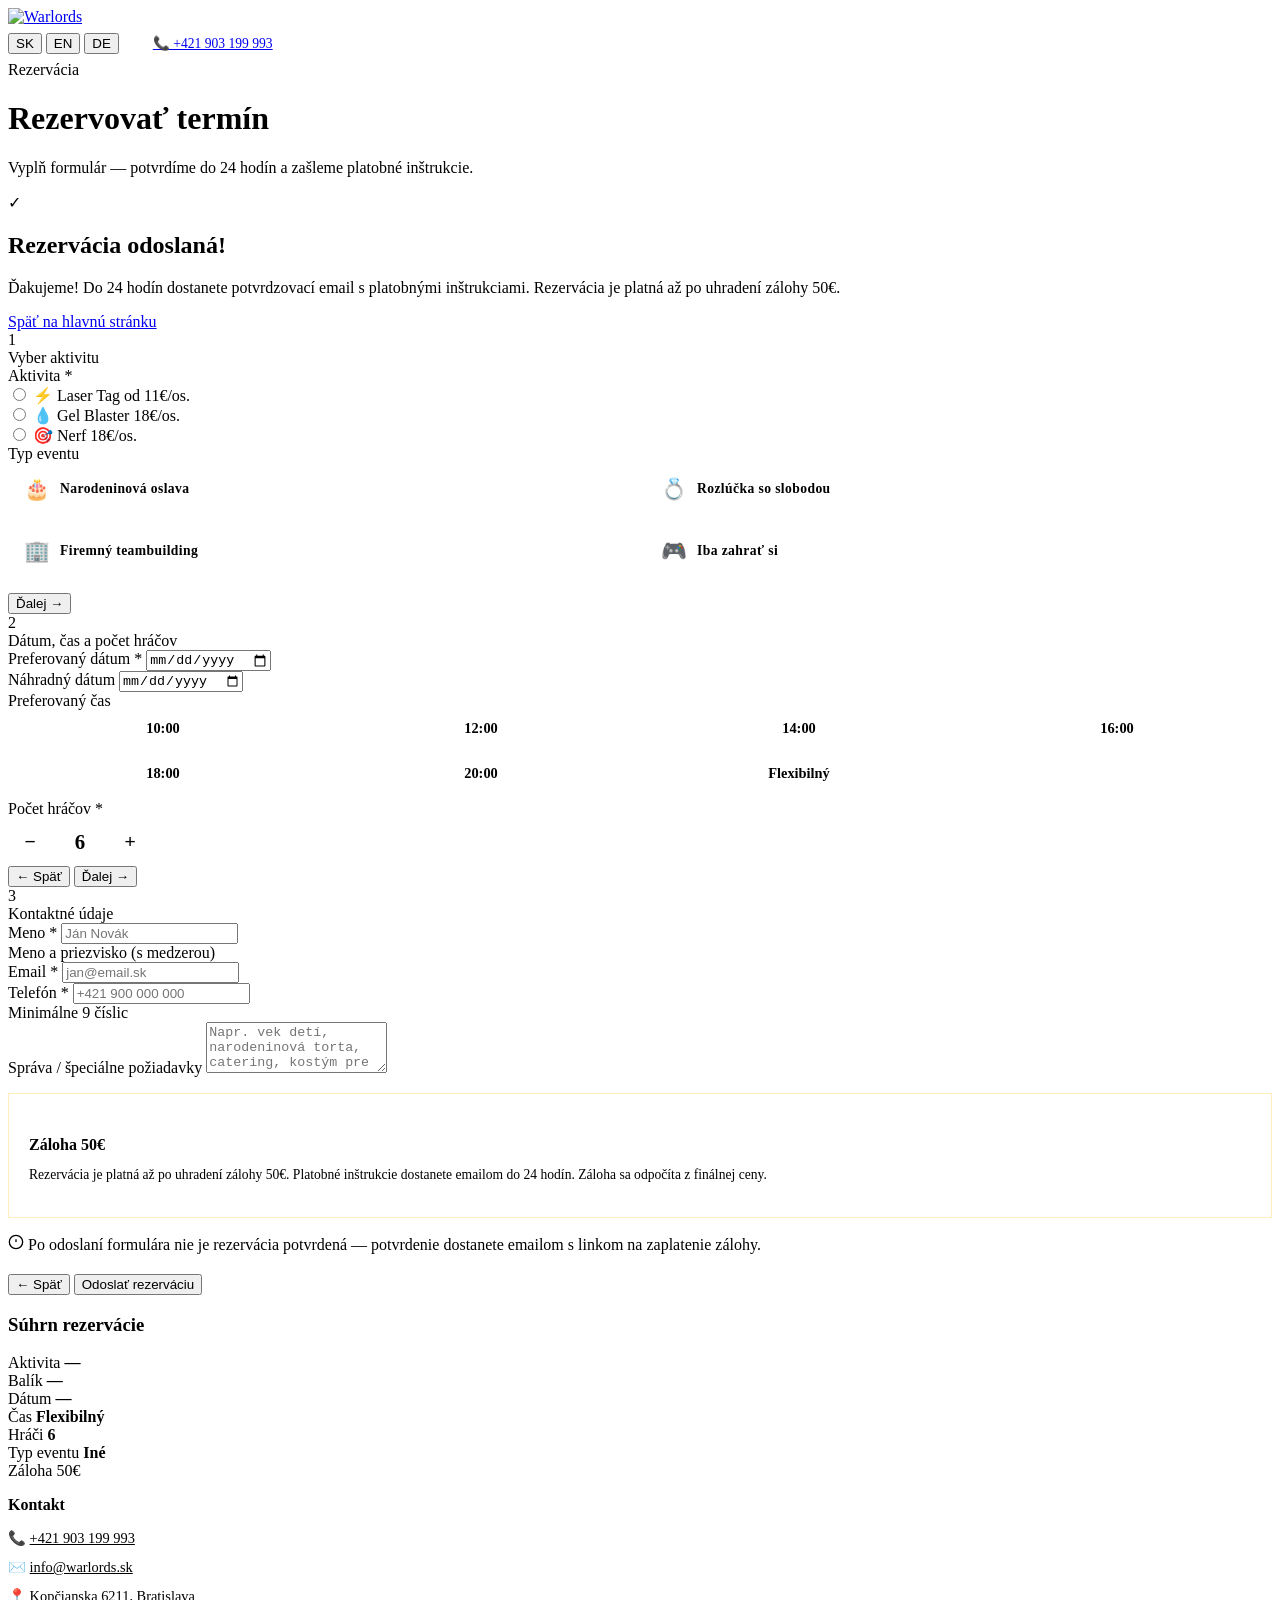
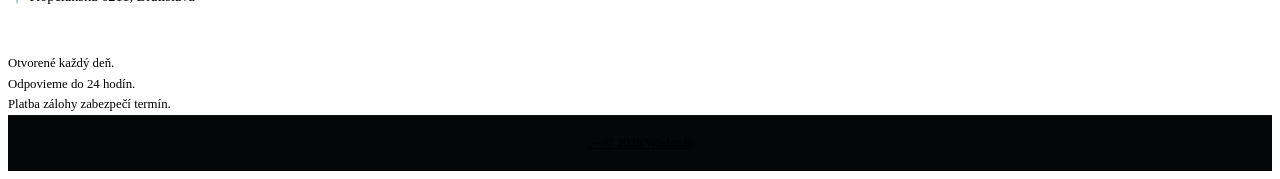
==== rezervacia.html @ cacea059 "Add files via upload" ====
<!DOCTYPE html>
<html lang="sk">
<head>
  <meta charset="UTF-8" />
  <meta name="viewport" content="width=device-width, initial-scale=1.0" />
  <title>Rezervácia | Warlords – Neon Tank Arena Bratislava</title>
  <meta name="description" content="Rezervujte Laser Tag, Gel Blaster alebo Nerf v NEON TANK ARENA Bratislava. Online rezervácia do 2 minút." />
  <link rel="icon" href="Warlords Nove + Laser/PNG/Warlords logo - vertical.png" type="image/png" />
  <link rel="stylesheet" href="style.css" />
  <link rel="preconnect" href="https://fonts.googleapis.com" />
  <link href="https://fonts.googleapis.com/css2?family=Barlow+Condensed:wght@400;600;700;900&family=Barlow:wght@400;500;600&display=swap" rel="stylesheet" />
  <style>
    .time-grid {
      display: grid;
      grid-template-columns: repeat(4, 1fr);
      gap: 8px;
      margin-bottom: 8px;
    }
    .time-option { position: relative; }
    .time-option input[type="radio"] { position: absolute; opacity: 0; width: 0; height: 0; }
    .time-option-label {
      display: flex;
      align-items: center;
      justify-content: center;
      padding: 10px 8px;
      background: var(--bg-surface);
      border: 2px solid var(--bg-border);
      border-radius: var(--radius);
      cursor: pointer;
      font-family: var(--font-heading);
      font-weight: 600;
      font-size: 0.9rem;
      color: var(--white);
      transition: var(--transition);
    }
    .time-option input:checked + .time-option-label {
      border-color: var(--gold);
      background: var(--gold-glow);
      color: var(--gold);
    }
    .time-option-label:hover { border-color: rgba(255,255,255,0.2); }
    .time-option.unavailable .time-option-label {
      opacity: 0.3;
      cursor: not-allowed;
      text-decoration: line-through;
    }
    .event-type-grid {
      display: grid;
      grid-template-columns: repeat(2, 1fr);
      gap: 10px;
      margin-bottom: 16px;
    }
    .event-type-option { position: relative; }
    .event-type-option input { position: absolute; opacity: 0; width: 0; height: 0; }
    .event-type-label {
      display: flex;
      align-items: center;
      gap: 10px;
      padding: 14px 16px;
      background: var(--bg-surface);
      border: 2px solid var(--bg-border);
      border-radius: var(--radius);
      cursor: pointer;
      transition: var(--transition);
    }
    .event-type-option input:checked + .event-type-label {
      border-color: var(--gold);
      background: var(--gold-glow);
    }
    .event-type-emoji { font-size: 1.3rem; }
    .event-type-name {
      font-family: var(--font-heading);
      font-size: 0.85rem;
      font-weight: 700;
      color: var(--white);
      letter-spacing: 0.03em;
    }
    .deposit-box {
      background: linear-gradient(135deg, rgba(255,184,0,0.1) 0%, var(--bg-surface) 100%);
      border: 1px solid rgba(255,184,0,0.25);
      border-radius: var(--radius);
      padding: 20px;
      margin-top: 16px;
    }
    .deposit-box h4 { color: var(--gold); margin-bottom: 8px; font-size: 1rem; }
    .deposit-box p { font-size: 0.85rem; }
    .form-section-divider {
      border: none;
      border-top: 1px solid var(--bg-border);
      margin: 24px 0;
    }
    .player-counter {
      display: flex;
      align-items: center;
      gap: 0;
      background: var(--bg-surface);
      border: 1px solid var(--bg-border);
      border-radius: var(--radius);
      overflow: hidden;
      width: fit-content;
    }
    .counter-btn {
      width: 44px; height: 48px;
      background: var(--bg-surface);
      border: none;
      color: var(--white);
      font-size: 1.2rem;
      cursor: pointer;
      transition: background var(--transition);
      display: flex; align-items: center; justify-content: center;
    }
    .counter-btn:hover { background: var(--bg-card); }
    .counter-val {
      width: 56px;
      text-align: center;
      font-family: var(--font-heading);
      font-size: 1.3rem;
      font-weight: 800;
      color: var(--white);
      background: var(--bg-primary);
      height: 48px;
      display: flex; align-items: center; justify-content: center;
      border-left: 1px solid var(--bg-border);
      border-right: 1px solid var(--bg-border);
    }
    .min-warn {
      display: none;
      font-size: 0.8rem;
      color: #FF6B6B;
      margin-top: 6px;
    }
    .min-warn.visible { display: block; }
    .organizer-discount {
      display: none;
      font-size: 0.85rem;
      color: var(--gold);
      background: var(--gold-glow);
      border: 1px solid rgba(255,184,0,0.2);
      border-radius: var(--radius-sm);
      padding: 10px 14px;
      margin-top: 8px;
    }
    .organizer-discount.visible { display: block; }
  </style>
</head>
<body class="booking-page">

  <!-- ============================================================
       NAVBAR (minimal)
       ============================================================ -->
  <header class="navbar scrolled" id="navbar">
    <div class="container nav-inner">
      <a href="index.html" class="nav-logo">
        <img src="Warlords Nove + Laser/PNG/Warlords logo - horizontal - inverse.png"
             alt="Warlords" class="nav-logo-img" />
      </a>

      <div style="display:flex;align-items:center;gap:16px;">
        <div class="lang-switcher">
          <button class="lang-btn active" data-lang="sk">SK</button>
          <button class="lang-btn" data-lang="en">EN</button>
          <button class="lang-btn" data-lang="de">DE</button>
        </div>
        <a href="tel:+421903199993" class="btn btn-outline" style="padding:9px 18px;font-size:0.85rem;">
          📞 +421 903 199 993
        </a>
      </div>
    </div>
  </header>

  <!-- ============================================================
       BOOKING HERO
       ============================================================ -->
  <div class="booking-hero">
    <div class="container">
      <div class="section-tag" data-i18n="nav_book">Rezervácia</div>
      <h1 data-i18n="hero_btn_book">Rezervovať termín</h1>
      <p data-i18n="hero_sub_booking">Vyplň formulár — potvrdíme do 24 hodín a zašleme platobné inštrukcie.</p>
    </div>
  </div>

  <!-- ============================================================
       BOOKING CONTENT
       ============================================================ -->
  <div class="container booking-grid">

    <!-- ---- FORM ---- -->
    <div>
      <div class="booking-form-wrap">

        <!-- Progress -->
        <div class="form-progress">
          <div class="progress-step current" id="prog1"></div>
          <div class="progress-step" id="prog2"></div>
          <div class="progress-step" id="prog3"></div>
        </div>

        <!-- SUCCESS STATE -->
        <div class="booking-success" id="bookingSuccess">
          <div class="success-icon">✓</div>
          <h2 data-i18n="success_title">Rezervácia odoslaná!</h2>
          <p data-i18n="success_desc">Ďakujeme! Do 24 hodín dostanete potvrdzovací email s platobnými inštrukciami. Rezervácia je platná až po uhradení zálohy 50€.</p>
          <a href="index.html" class="btn btn-primary btn-lg" data-i18n="success_back">Späť na hlavnú stránku</a>
        </div>

        <!-- ---- STEP 1: Aktivita + Event ---- -->
        <div class="form-step active" id="step1">
          <div class="form-step-header">
            <div class="step-num">1</div>
            <div class="step-label" data-i18n="step1_label">Vyber aktivitu</div>
          </div>

          <!-- Activity selector -->
          <div class="form-group">
            <label data-i18n="label_activity">Aktivita *</label>
            <div class="activity-selector" id="activitySelector">
              <div class="activity-option">
                <input type="radio" name="aktivita" id="a_lt" value="lasertag" />
                <label class="activity-option-label" for="a_lt">
                  <span class="activity-option-icon">⚡</span>
                  <span class="activity-option-name">Laser Tag</span>
                  <span class="activity-option-price">od 11€/os.</span>
                </label>
              </div>
              <div class="activity-option">
                <input type="radio" name="aktivita" id="a_gb" value="gelblaster" />
                <label class="activity-option-label" for="a_gb">
                  <span class="activity-option-icon">💧</span>
                  <span class="activity-option-name">Gel Blaster</span>
                  <span class="activity-option-price">18€/os.</span>
                </label>
              </div>
              <div class="activity-option">
                <input type="radio" name="aktivita" id="a_nerf" value="nerf" />
                <label class="activity-option-label" for="a_nerf">
                  <span class="activity-option-icon">🎯</span>
                  <span class="activity-option-name">Nerf</span>
                  <span class="activity-option-price">18€/os.</span>
                </label>
              </div>
            </div>
          </div>

          <!-- Package selector — shown based on activity -->
          <div class="form-group" id="packageGroup" style="display:none;">
            <label data-i18n="label_package">Balík *</label>
            <div class="package-list" id="packageList">
              <!-- populated by JS -->
            </div>
          </div>

          <!-- Event type -->
          <div class="form-group">
            <label data-i18n="label_event_type">Typ eventu</label>
            <div class="event-type-grid">
              <div class="event-type-option">
                <input type="radio" name="event_type" id="et_narodeninova" value="Narodeninová oslava" />
                <label class="event-type-label" for="et_narodeninova">
                  <span class="event-type-emoji">🎂</span>
                  <span class="event-type-name" data-i18n="et_birthday">Narodeninová oslava</span>
                </label>
              </div>
              <div class="event-type-option">
                <input type="radio" name="event_type" id="et_rozlucka" value="Rozlúčka so slobodou" />
                <label class="event-type-label" for="et_rozlucka">
                  <span class="event-type-emoji">💍</span>
                  <span class="event-type-name" data-i18n="et_bach">Rozlúčka so slobodou</span>
                </label>
              </div>
              <div class="event-type-option">
                <input type="radio" name="event_type" id="et_team" value="Firemný teambuilding" />
                <label class="event-type-label" for="et_team">
                  <span class="event-type-emoji">🏢</span>
                  <span class="event-type-name" data-i18n="et_team">Firemný teambuilding</span>
                </label>
              </div>
              <div class="event-type-option">
                <input type="radio" name="event_type" id="et_other" value="Iné" checked />
                <label class="event-type-label" for="et_other">
                  <span class="event-type-emoji">🎮</span>
                  <span class="event-type-name" data-i18n="et_other">Iba zahrať si</span>
                </label>
              </div>
            </div>
          </div>

          <div class="form-nav">
            <button type="button" class="btn btn-primary btn-full" onclick="nextStep(1)" data-i18n="btn_next">Ďalej →</button>
          </div>
        </div>

        <!-- ---- STEP 2: Dátum + Čas + Hráči ---- -->
        <div class="form-step" id="step2">
          <div class="form-step-header">
            <div class="step-num">2</div>
            <div class="step-label" data-i18n="step2_label">Dátum, čas a počet hráčov</div>
          </div>

          <div class="form-row">
            <div class="form-group">
              <label data-i18n="label_date">Preferovaný dátum *</label>
              <input type="date" id="datum" name="datum" required />
            </div>
            <div class="form-group">
              <label data-i18n="label_altdate">Náhradný dátum</label>
              <input type="date" id="datum2" name="datum2" />
            </div>
          </div>

          <div class="form-group">
            <label data-i18n="label_time">Preferovaný čas</label>
            <div class="time-grid">
              <div class="time-option">
                <input type="radio" name="cas" id="t10" value="10:00" />
                <label class="time-option-label" for="t10">10:00</label>
              </div>
              <div class="time-option">
                <input type="radio" name="cas" id="t12" value="12:00" />
                <label class="time-option-label" for="t12">12:00</label>
              </div>
              <div class="time-option">
                <input type="radio" name="cas" id="t14" value="14:00" />
                <label class="time-option-label" for="t14">14:00</label>
              </div>
              <div class="time-option">
                <input type="radio" name="cas" id="t16" value="16:00" />
                <label class="time-option-label" for="t16">16:00</label>
              </div>
              <div class="time-option">
                <input type="radio" name="cas" id="t18" value="18:00" />
                <label class="time-option-label" for="t18">18:00</label>
              </div>
              <div class="time-option">
                <input type="radio" name="cas" id="t20" value="20:00" />
                <label class="time-option-label" for="t20">20:00</label>
              </div>
              <div class="time-option">
                <input type="radio" name="cas" id="tflexible" value="Flexibilný" checked />
                <label class="time-option-label" for="tflexible" data-i18n="time_flexible">Flexibilný</label>
              </div>
            </div>
          </div>

          <div class="form-group">
            <label data-i18n="label_players">Počet hráčov *</label>
            <div class="player-counter">
              <button type="button" class="counter-btn" id="playerMinus">−</button>
              <div class="counter-val" id="playerVal">6</div>
              <button type="button" class="counter-btn" id="playerPlus">+</button>
            </div>
            <input type="hidden" id="pocetHracov" name="pocet_hracov" value="6" />
            <div class="min-warn" id="minWarn" data-i18n="min_warn">Minimum sú 4 hráči. Ak ste menej, vieme vás spojiť s inou skupinou.</div>
            <div class="organizer-discount" id="orgDiscount" data-i18n="org_discount">🎉 Pri 10+ hráčoch má organizátor 50% zľavu na paintball balík!</div>
          </div>

          <div class="form-nav">
            <button type="button" class="btn-back" onclick="prevStep(2)">← <span data-i18n="btn_back">Späť</span></button>
            <button type="button" class="btn btn-primary" style="flex:1;" onclick="nextStep(2)" data-i18n="btn_next">Ďalej →</button>
          </div>
        </div>

        <!-- ---- STEP 3: Kontakt + Odoslať ---- -->
        <div class="form-step" id="step3">
          <div class="form-step-header">
            <div class="step-num">3</div>
            <div class="step-label" data-i18n="step3_label">Kontaktné údaje</div>
          </div>

          <form id="bookingForm" novalidate>
            <div class="form-row">
              <div class="form-group">
                <label for="meno" data-i18n="label_name">Meno *</label>
                <input type="text" id="meno" name="meno"
                       pattern="^[^\s].* .*[^\s]$"
                       placeholder="Ján Novák" required />
                <div class="form-hint" data-i18n="hint_name">Meno a priezvisko (s medzerou)</div>
              </div>
              <div class="form-group">
                <label for="email" data-i18n="label_email">Email *</label>
                <input type="email" id="email" name="email" placeholder="jan@email.sk" required />
              </div>
            </div>

            <div class="form-row">
              <div class="form-group">
                <label for="telefon" data-i18n="label_phone">Telefón *</label>
                <input type="tel" id="telefon" name="telefon"
                       pattern="^[\+]?[\d\s\-]{9,15}$"
                       placeholder="+421 900 000 000" required />
                <div class="form-hint" data-i18n="hint_phone">Minimálne 9 číslic</div>
              </div>
              <div class="form-group" id="icoGroup" style="display:none;">
                <label for="ico" data-i18n="label_ico">IČO firmy</label>
                <input type="text" id="ico" name="ico" placeholder="12345678" />
                <div class="form-hint" data-i18n="hint_ico">Pre fakturáciu na firmu</div>
              </div>
            </div>

            <div class="form-group">
              <label for="sprava" data-i18n="label_message">Správa / špeciálne požiadavky</label>
              <textarea id="sprava" name="sprava" rows="3" placeholder="Napr. vek detí, narodeninová torta, catering, kostým pre nevestu..."></textarea>
            </div>

            <!-- Hidden fields populated by JS -->
            <input type="hidden" id="h_aktivita" name="aktivita" />
            <input type="hidden" id="h_balik" name="balik" />
            <input type="hidden" id="h_event_type" name="event_type" />
            <input type="hidden" id="h_datum" name="datum_x" />
            <input type="hidden" id="h_datum2" name="datum2_x" />
            <input type="hidden" id="h_cas" name="cas" />
            <input type="hidden" id="h_pocet" name="pocet" />

            <div class="deposit-box">
              <h4 data-i18n="deposit_title">Záloha 50€</h4>
              <p data-i18n="deposit_desc">Rezervácia je platná až po uhradení zálohy 50€. Platobné inštrukcie dostanete emailom do 24 hodín. Záloha sa odpočíta z finálnej ceny.</p>
            </div>

            <div class="confirmation-banner" style="margin-top:16px;">
              <svg width="16" height="16" viewBox="0 0 24 24" fill="none" stroke="currentColor" stroke-width="2"><circle cx="12" cy="12" r="10"/><line x1="12" y1="8" x2="12" y2="12"/><line x1="12" y1="16" x2="12.01" y2="16"/></svg>
              <span data-i18n="confirm_info">Po odoslaní formulára nie je rezervácia potvrdená — potvrdenie dostanete emailom s linkom na zaplatenie zálohy.</span>
            </div>

            <div class="form-nav" style="margin-top:20px;">
              <button type="button" class="btn-back" onclick="prevStep(3)">← <span data-i18n="btn_back">Späť</span></button>
              <button type="submit" class="btn btn-primary" style="flex:1;" id="submitBtn">
                <span data-i18n="btn_submit">Odoslať rezerváciu</span>
              </button>
            </div>
          </form>
        </div>

      </div>
    </div>

    <!-- ---- SIDEBAR ---- -->
    <div class="booking-sidebar">
      <div class="sidebar-card" id="summarySidebar">
        <h3 data-i18n="sidebar_summary">Súhrn rezervácie</h3>
        <div id="summaryContent">
          <div class="summary-row">
            <span data-i18n="sum_activity">Aktivita</span>
            <strong id="sum_act">—</strong>
          </div>
          <div class="summary-row">
            <span data-i18n="sum_package">Balík</span>
            <strong id="sum_pkg">—</strong>
          </div>
          <div class="summary-row">
            <span data-i18n="sum_date">Dátum</span>
            <strong id="sum_date">—</strong>
          </div>
          <div class="summary-row">
            <span data-i18n="sum_time">Čas</span>
            <strong id="sum_time">—</strong>
          </div>
          <div class="summary-row">
            <span data-i18n="sum_players">Hráči</span>
            <strong id="sum_players">—</strong>
          </div>
          <div class="summary-row">
            <span data-i18n="sum_event">Typ eventu</span>
            <strong id="sum_event">—</strong>
          </div>
        </div>
        <div class="summary-total">
          <span class="label" data-i18n="sum_deposit">Záloha</span>
          <span class="amount">50€</span>
        </div>
      </div>

      <div class="sidebar-card">
        <h3 style="font-size:1rem;margin-bottom:16px;" data-i18n="sidebar_contact">Kontakt</h3>
        <div style="display:flex;flex-direction:column;gap:12px;font-size:0.9rem;color:var(--text-secondary);">
          <div>📞 <a href="tel:+421903199993" style="color:var(--white);">+421 903 199 993</a></div>
          <div>✉️ <a href="mailto:info@warlords.sk" style="color:var(--white);">info@warlords.sk</a></div>
          <div>📍 <span>Kopčianska 6211, Bratislava</span></div>
        </div>
        <hr class="form-section-divider" />
        <div style="font-size:0.8rem;color:var(--text-muted);line-height:1.6;" data-i18n="sidebar_note">
          Otvorené každý deň.<br/>
          Odpovieme do 24 hodín.<br/>
          Platba zálohy zabezpečí termín.
        </div>
      </div>
    </div>

  </div>

  <!-- FOOTER minimal -->
  <div style="background:#050608;border-top:1px solid rgba(255,255,255,0.06);padding:20px 0;text-align:center;font-size:0.8rem;color:var(--text-muted);">
    <a href="index.html" style="color:var(--text-muted);">← <span data-i18n="footer_copy">© 2025 Warlords</span></a>
  </div>

  <script src="script.js"></script>
  <script>
  /* ---- BOOKING PAGE LOGIC ---- */

  const PACKAGES = {
    lasertag: [
      { id: 'mini',  label: 'Mini bitka',   detail: '30 min (3×10min) · 1h slot', price: 11 },
      { id: 'big',   label: 'Veľká bitka',  detail: '60 min (6×10min) · 2h slot', price: 18 },
    ],
    gelblaster: [
      { id: 'std',   label: 'Gel Blaster',  detail: '2 hodiny + príprava', price: 18 },
    ],
    nerf: [
      { id: 'std',   label: 'Nerf bitka',   detail: '2 hodiny + príprava', price: 18 },
    ],
  };

  let currentStep = 1;
  let playerCount = 6;
  const MIN_PLAYERS = 4;
  const MAX_PLAYERS = 12;

  /* Pre-select from URL param */
  function preselectFromURL() {
    const params = new URLSearchParams(window.location.search);
    const a = params.get('aktivita');
    const b = params.get('balik');
    if (a) {
      const radio = document.querySelector(`input[name="aktivita"][value="${a}"]`);
      if (radio) { radio.checked = true; onActivityChange(a); }
    }
    if (b) {
      const pkgRadio = document.querySelector(`input[name="balik"][value="${b}"]`);
      if (pkgRadio) pkgRadio.checked = true;
    }
  }

  function onActivityChange(val) {
    const pgGroup = document.getElementById('packageGroup');
    const pgList  = document.getElementById('packageList');
    pgList.innerHTML = '';
    if (PACKAGES[val]) {
      PACKAGES[val].forEach((pkg, i) => {
        const isFirst = i === 0;
        pgList.innerHTML += `
          <div class="package-option">
            <input type="radio" name="balik" id="pkg_${pkg.id}" value="${pkg.id}" ${isFirst ? 'checked' : ''} />
            <label class="package-option-label" for="pkg_${pkg.id}">
              <div>
                <div class="package-name">${pkg.label}</div>
                <div class="package-detail">${pkg.detail}</div>
              </div>
              <div class="package-price">
                ${pkg.price}€
                <small>/os.</small>
              </div>
            </label>
          </div>`;
      });
      pgGroup.style.display = PACKAGES[val].length > 1 ? 'flex' : 'none';
    }
    updateSidebar();
  }

  /* Player counter */
  document.getElementById('playerMinus')?.addEventListener('click', () => {
    if (playerCount > 1) { playerCount--; updatePlayerUI(); }
  });
  document.getElementById('playerPlus')?.addEventListener('click', () => {
    if (playerCount < MAX_PLAYERS) { playerCount++; updatePlayerUI(); }
  });

  function updatePlayerUI() {
    document.getElementById('playerVal').textContent = playerCount;
    document.getElementById('pocetHracov').value = playerCount;
    document.getElementById('minWarn').classList.toggle('visible', playerCount < MIN_PLAYERS);
    document.getElementById('orgDiscount').classList.toggle('visible', playerCount >= 10);
    updateSidebar();
  }

  /* Activity change listener */
  document.querySelectorAll('input[name="aktivita"]').forEach(r => {
    r.addEventListener('change', () => onActivityChange(r.value));
  });

  /* Sidebar update */
  function updateSidebar() {
    const act   = document.querySelector('input[name="aktivita"]:checked');
    const pkg   = document.querySelector('input[name="balik"]:checked');
    const datum = document.getElementById('datum')?.value;
    const cas   = document.querySelector('input[name="cas"]:checked');
    const event = document.querySelector('input[name="event_type"]:checked');

    const actLabels = { lasertag: 'Laser Tag', gelblaster: 'Gel Blaster', nerf: 'Nerf' };
    document.getElementById('sum_act').textContent   = act  ? actLabels[act.value] || act.value : '—';
    document.getElementById('sum_pkg').textContent   = pkg  ? (document.querySelector(`label[for="pkg_${pkg.value}"] .package-name`)?.textContent || '—') : '—';
    document.getElementById('sum_date').textContent  = datum || '—';
    document.getElementById('sum_time').textContent  = cas  ? cas.value : '—';
    document.getElementById('sum_players').textContent = playerCount;
    document.getElementById('sum_event').textContent = event ? event.value : '—';
  }

  document.querySelectorAll('input[name="event_type"]').forEach(r => r.addEventListener('change', () => {
    const isTeam = r.value === 'Firemný teambuilding';
    document.getElementById('icoGroup').style.display = isTeam ? 'flex' : 'none';
    updateSidebar();
  }));
  document.querySelectorAll('input[name="cas"]').forEach(r => r.addEventListener('change', updateSidebar));
  document.getElementById('datum')?.addEventListener('change', updateSidebar);

  /* Step navigation */
  function nextStep(from) {
    if (from === 1) {
      const act = document.querySelector('input[name="aktivita"]:checked');
      if (!act) { alert(document.documentElement.lang === 'sk' ? 'Prosím vyber aktivitu.' : 'Please select an activity.'); return; }
    }
    if (from === 2) {
      const datum = document.getElementById('datum').value;
      if (!datum) { alert(document.documentElement.lang === 'sk' ? 'Prosím vyber dátum.' : 'Please select a date.'); return; }
    }
    setStep(from + 1);
  }

  function prevStep(from) { setStep(from - 1); }

  function setStep(n) {
    currentStep = n;
    document.querySelectorAll('.form-step').forEach((s, i) => {
      s.classList.toggle('active', i + 1 === n);
    });
    document.querySelectorAll('.progress-step').forEach((p, i) => {
      p.classList.remove('done', 'current');
      if (i + 1 < n) p.classList.add('done');
      if (i + 1 === n) p.classList.add('current');
    });
    updateSidebar();
    window.scrollTo({ top: 0, behavior: 'smooth' });
  }

  /* Form submit */
  document.getElementById('bookingForm')?.addEventListener('submit', async function(e) {
    e.preventDefault();

    /* Populate hidden fields */
    const act  = document.querySelector('input[name="aktivita"]:checked');
    const pkg  = document.querySelector('input[name="balik"]:checked');
    const ev   = document.querySelector('input[name="event_type"]:checked');
    const cas  = document.querySelector('input[name="cas"]:checked');

    document.getElementById('h_aktivita').value  = act  ? act.value  : '';
    document.getElementById('h_balik').value     = pkg  ? pkg.value  : '';
    document.getElementById('h_event_type').value= ev   ? ev.value   : '';
    document.getElementById('h_datum').value     = document.getElementById('datum').value;
    document.getElementById('h_datum2').value    = document.getElementById('datum2').value;
    document.getElementById('h_cas').value       = cas  ? cas.value  : '';
    document.getElementById('h_pocet').value     = playerCount;

    /* Validate name contains space */
    const meno = document.getElementById('meno').value.trim();
    if (!meno.includes(' ')) {
      document.getElementById('meno').focus();
      return;
    }
    /* Validate phone length */
    const tel = document.getElementById('telefon').value.replace(/\s/g,'');
    if (tel.replace(/[+\-]/g,'').length < 9) {
      document.getElementById('telefon').focus();
      return;
    }

    const btn = document.getElementById('submitBtn');
    btn.disabled = true;
    btn.innerHTML = '<span>Odosielam...</span>';

    try {
      const formData = new FormData(this);
      const resp = await fetch('send.php', { method: 'POST', body: formData });
      const json = await resp.json();
      if (json.ok) {
        document.querySelectorAll('.form-step').forEach(s => s.style.display = 'none');
        document.getElementById('bookingSuccess').classList.add('visible');
        window.scrollTo({ top: 0, behavior: 'smooth' });
      } else {
        throw new Error(json.error || 'Error');
      }
    } catch(err) {
      btn.disabled = false;
      btn.innerHTML = '<span data-i18n="btn_submit">Odoslať rezerváciu</span>';
      alert('Chyba pri odoslaní. Prosím kontaktujte nás na +421 903 199 993.');
    }
  });

  /* Set min date to today */
  const today = new Date().toISOString().split('T')[0];
  document.getElementById('datum').min = today;
  document.getElementById('datum2').min = today;

  /* Init */
  document.addEventListener('DOMContentLoaded', () => {
    preselectFromURL();
    updatePlayerUI();

    // Add extra i18n keys for booking page
    if (window.T) {
      window.T.sk = { ...window.T.sk,
        hero_sub_booking: 'Vyplň formulár — potvrdíme do 24 hodín a zašleme platobné inštrukcie.',
        step1_label: 'Vyber aktivitu',
        step2_label: 'Dátum, čas a počet hráčov',
        step3_label: 'Kontaktné údaje',
        label_activity: 'Aktivita *',
        label_package: 'Balík *',
        label_event_type: 'Typ eventu',
        label_date: 'Preferovaný dátum *',
        label_altdate: 'Náhradný dátum',
        label_time: 'Preferovaný čas',
        label_players: 'Počet hráčov *',
        label_name: 'Meno a priezvisko *',
        label_email: 'Email *',
        label_phone: 'Telefón *',
        label_ico: 'IČO firmy',
        label_message: 'Správa / špeciálne požiadavky',
        hint_name: 'Meno a priezvisko (s medzerou)',
        hint_phone: 'Minimálne 9 číslic',
        hint_ico: 'Pre fakturáciu na firmu',
        et_birthday: 'Narodeninová oslava',
        et_bach: 'Rozlúčka so slobodou',
        et_team: 'Firemný teambuilding',
        et_other: 'Iba zahrať si',
        time_flexible: 'Flexibilný',
        btn_next: 'Ďalej →',
        btn_back: 'Späť',
        btn_submit: 'Odoslať rezerváciu',
        deposit_title: 'Záloha 50€',
        deposit_desc: 'Rezervácia je platná až po uhradení zálohy 50€. Platobné inštrukcie dostanete emailom do 24 hodín. Záloha sa odpočíta z finálnej ceny.',
        confirm_info: 'Po odoslaní formulára nie je rezervácia potvrdená — potvrdenie dostanete emailom s linkom na zaplatenie zálohy.',
        sidebar_summary: 'Súhrn rezervácie',
        sidebar_contact: 'Kontakt',
        sidebar_note: 'Otvorené každý deň.\nOdpovieme do 24 hodín.\nPlatba zálohy zabezpečí termín.',
        sum_activity: 'Aktivita',
        sum_package: 'Balík',
        sum_date: 'Dátum',
        sum_time: 'Čas',
        sum_players: 'Hráči',
        sum_event: 'Typ eventu',
        sum_deposit: 'Záloha',
        min_warn: 'Minimum sú 4 hráči. Ak ste menej, vieme vás spojiť s inou skupinou.',
        org_discount: '🎉 Pri 10+ hráčoch má organizátor 50% zľavu na paintball balík!',
        success_title: 'Rezervácia odoslaná!',
        success_desc: 'Ďakujeme! Do 24 hodín dostanete potvrdzovací email s platobnými inštrukciami. Rezervácia je platná až po uhradení zálohy 50€.',
        success_back: 'Späť na hlavnú stránku',
      };
    }
  });
  </script>
</body>
</html>
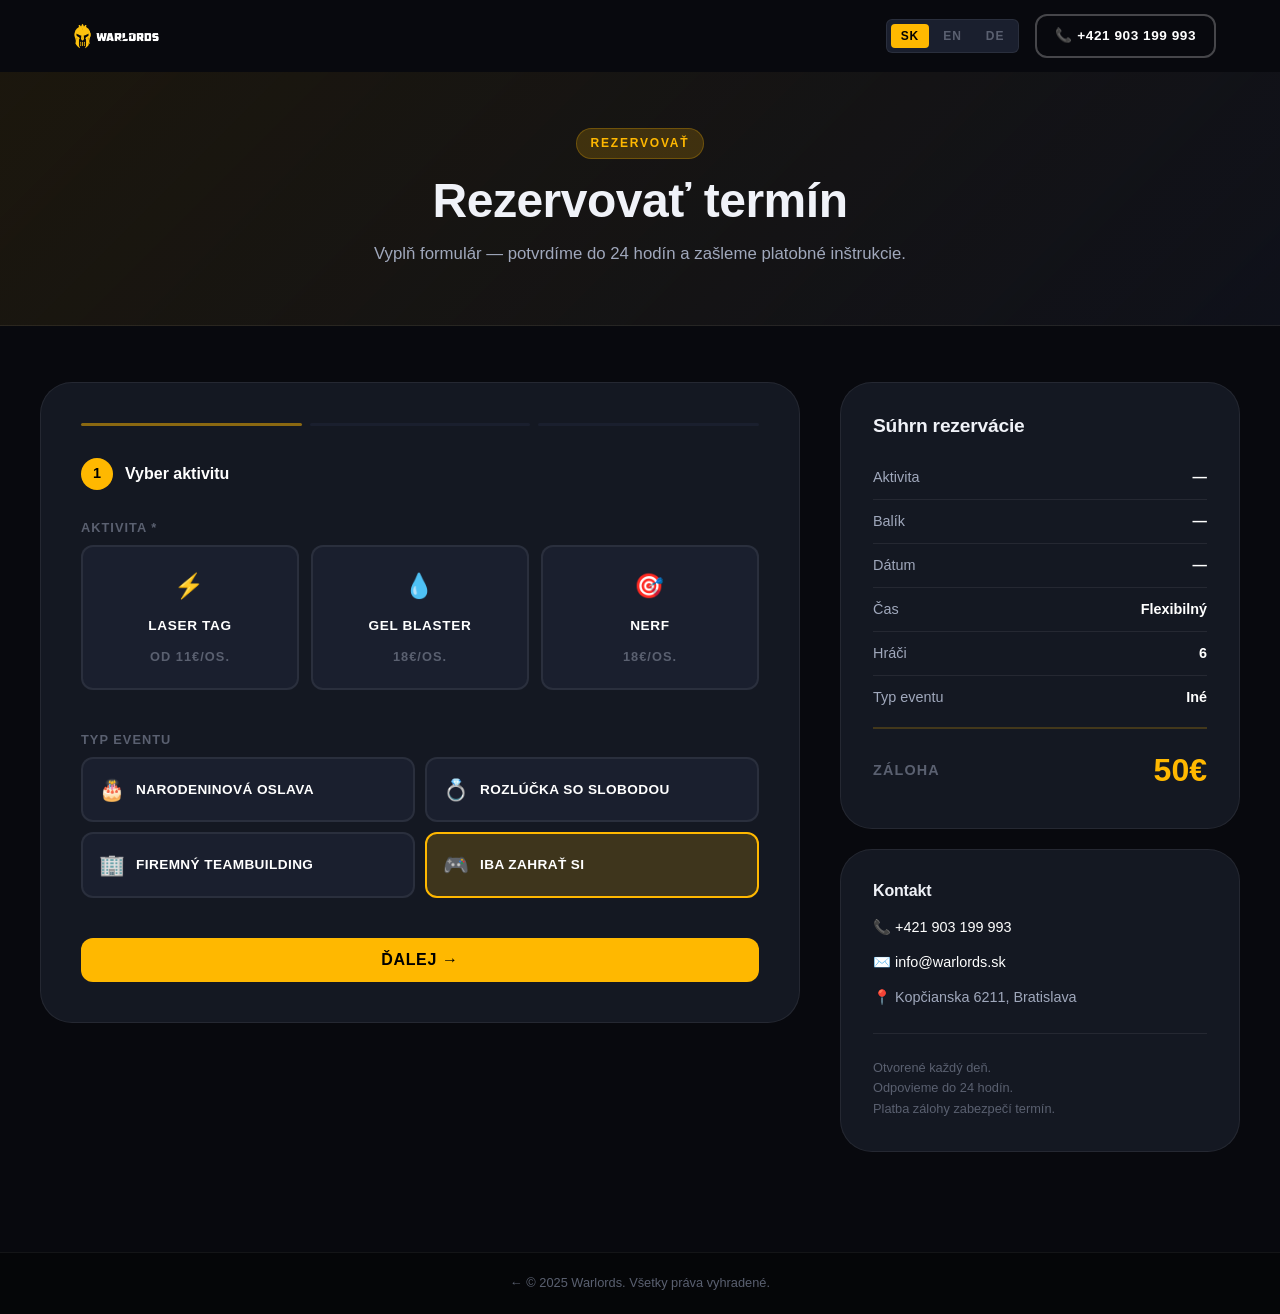
==== commit b2a769f2: "Add files via upload" ====
--- a/rezervacia.html
+++ b/rezervacia.html
@@ -5,7 +5,7 @@
   <meta name="viewport" content="width=device-width, initial-scale=1.0" />
   <title>Rezervácia | Warlords – Neon Tank Arena Bratislava</title>
   <meta name="description" content="Rezervujte Laser Tag, Gel Blaster alebo Nerf v NEON TANK ARENA Bratislava. Online rezervácia do 2 minút." />
-  <link rel="icon" href="Warlords Nove + Laser/PNG/Warlords logo - vertical.png" type="image/png" />
+  <link rel="icon" href="img/PNG/warlords-logo-vertical.png" type="image/png" />
   <link rel="stylesheet" href="style.css" />
   <link rel="preconnect" href="https://fonts.googleapis.com" />
   <link href="https://fonts.googleapis.com/css2?family=Barlow+Condensed:wght@400;600;700;900&family=Barlow:wght@400;500;600&display=swap" rel="stylesheet" />
@@ -151,7 +151,7 @@
   <header class="navbar scrolled" id="navbar">
     <div class="container nav-inner">
       <a href="index.html" class="nav-logo">
-        <img src="Warlords Nove + Laser/PNG/Warlords logo - horizontal - inverse.png"
+        <img src="img/PNG/warlords-logo-horizontal-inverse.png"
              alt="Warlords" class="nav-logo-img" />
       </a>
 
--- a/style.css
+++ b/style.css
@@ -0,0 +1,1531 @@
+/* ============================================================
+   WARLORDS — Design System
+   warlords.sk | Neon Tank Arena, Bratislava
+   ============================================================ */
+
+/* ---- DESIGN TOKENS ---- */
+:root {
+  --bg-primary:   #08090E;
+  --bg-secondary: #0F111A;
+  --bg-card:      #141822;
+  --bg-surface:   #1A1F2E;
+  --bg-border:    rgba(255,255,255,0.07);
+
+  --gold:         #FFB800;
+  --gold-light:   #FFC933;
+  --gold-dark:    #E0A200;
+  --gold-glow:    rgba(255,184,0,0.18);
+
+  --blue:         #38B6FF;
+  --blue-light:   #5EC7FF;
+  --blue-glow:    rgba(56,182,255,0.18);
+
+  --teal:         #00D4AA;
+  --teal-glow:    rgba(0,212,170,0.18);
+
+  --orange:       #FF6B35;
+  --orange-glow:  rgba(255,107,53,0.18);
+
+  --rose:         #E879A0;
+  --rose-glow:    rgba(232,121,160,0.18);
+
+  --white:        #FFFFFF;
+  --text-primary: #F0F2F8;
+  --text-secondary:#A0A8BC;
+  --text-muted:   #5A6070;
+
+  --radius-sm:    6px;
+  --radius:       12px;
+  --radius-lg:    20px;
+  --radius-xl:    32px;
+
+  --shadow-card:  0 4px 24px rgba(0,0,0,0.4);
+  --shadow-glow-gold: 0 0 40px rgba(255,184,0,0.25);
+
+  --transition:   0.22s cubic-bezier(0.4,0,0.2,1);
+  --transition-slow: 0.4s cubic-bezier(0.4,0,0.2,1);
+
+  --font-heading: 'Barlow Condensed', sans-serif;
+  --font-body:    'Barlow', sans-serif;
+
+  --container:    1200px;
+  --nav-h:        72px;
+}
+
+/* ---- RESET ---- */
+*, *::before, *::after { box-sizing: border-box; margin: 0; padding: 0; }
+html { scroll-behavior: smooth; font-size: 16px; }
+body {
+  background: var(--bg-primary);
+  color: var(--text-primary);
+  font-family: var(--font-body);
+  font-size: 1rem;
+  line-height: 1.6;
+  overflow-x: hidden;
+  -webkit-font-smoothing: antialiased;
+}
+img { max-width: 100%; display: block; }
+a { color: inherit; text-decoration: none; }
+button { cursor: pointer; border: none; background: none; font-family: inherit; }
+ul { list-style: none; }
+input, select, textarea { font-family: inherit; }
+
+/* ---- TYPOGRAPHY ---- */
+h1,h2,h3,h4,h5 {
+  font-family: var(--font-heading);
+  font-weight: 700;
+  line-height: 1.1;
+  letter-spacing: -0.01em;
+}
+h1 { font-size: clamp(2.8rem, 7vw, 5.5rem); font-weight: 900; }
+h2 { font-size: clamp(2rem, 4vw, 3rem); }
+h3 { font-size: clamp(1.4rem, 2.5vw, 1.8rem); }
+h4 { font-size: 1.1rem; }
+p { color: var(--text-secondary); line-height: 1.7; }
+
+/* ---- LAYOUT ---- */
+.container {
+  max-width: var(--container);
+  margin: 0 auto;
+  padding: 0 24px;
+}
+.section { padding: 96px 0; }
+.section-sm { padding: 64px 0; }
+
+/* ---- SECTION HEADER ---- */
+.section-header {
+  text-align: center;
+  max-width: 640px;
+  margin: 0 auto 64px;
+}
+.section-header h2 { margin-bottom: 16px; }
+.section-header p { font-size: 1.1rem; }
+
+.section-tag {
+  display: inline-block;
+  font-family: var(--font-heading);
+  font-size: 0.75rem;
+  font-weight: 700;
+  letter-spacing: 0.15em;
+  text-transform: uppercase;
+  color: var(--gold);
+  background: var(--gold-glow);
+  border: 1px solid rgba(255,184,0,0.25);
+  padding: 5px 14px;
+  border-radius: 99px;
+  margin-bottom: 16px;
+}
+
+/* ---- BUTTONS ---- */
+.btn {
+  display: inline-flex;
+  align-items: center;
+  gap: 8px;
+  padding: 13px 28px;
+  border-radius: var(--radius);
+  font-family: var(--font-heading);
+  font-size: 1rem;
+  font-weight: 700;
+  letter-spacing: 0.04em;
+  text-transform: uppercase;
+  transition: var(--transition);
+  white-space: nowrap;
+}
+.btn-primary {
+  background: var(--gold);
+  color: #000;
+}
+.btn-primary:hover {
+  background: var(--gold-light);
+  transform: translateY(-2px);
+  box-shadow: 0 8px 32px rgba(255,184,0,0.4);
+}
+.btn-outline {
+  background: transparent;
+  color: var(--white);
+  border: 2px solid rgba(255,255,255,0.25);
+}
+.btn-outline:hover {
+  border-color: var(--gold);
+  color: var(--gold);
+  transform: translateY(-2px);
+}
+.btn-ghost {
+  background: transparent;
+  color: var(--gold);
+  border: 2px solid var(--gold-glow);
+}
+.btn-ghost:hover {
+  background: var(--gold-glow);
+  border-color: var(--gold);
+}
+.btn-lg { padding: 16px 36px; font-size: 1.1rem; }
+.btn-full { width: 100%; justify-content: center; }
+
+/* ---- ACCENT DIVIDER ---- */
+.accent-line {
+  width: 48px; height: 3px;
+  background: var(--gold);
+  border-radius: 2px;
+  margin: 12px auto 0;
+}
+
+/* ================================================================
+   NAVBAR
+   ================================================================ */
+.navbar {
+  position: fixed;
+  top: 0; left: 0; right: 0;
+  z-index: 1000;
+  height: var(--nav-h);
+  transition: background var(--transition), box-shadow var(--transition);
+}
+.navbar.scrolled {
+  background: rgba(8,9,14,0.95);
+  backdrop-filter: blur(20px);
+  -webkit-backdrop-filter: blur(20px);
+  box-shadow: 0 1px 0 rgba(255,255,255,0.06);
+}
+.nav-inner {
+  display: flex;
+  align-items: center;
+  justify-content: space-between;
+  height: var(--nav-h);
+  gap: 32px;
+}
+.nav-logo img {
+  height: 40px;
+  width: auto;
+}
+.nav-links {
+  display: flex;
+  align-items: center;
+  gap: 8px;
+}
+.nav-links a {
+  font-family: var(--font-heading);
+  font-size: 0.9rem;
+  font-weight: 600;
+  letter-spacing: 0.05em;
+  text-transform: uppercase;
+  color: var(--text-secondary);
+  padding: 8px 12px;
+  border-radius: var(--radius-sm);
+  transition: var(--transition);
+  position: relative;
+}
+.nav-links a:hover { color: var(--white); }
+.nav-links a.active { color: var(--gold); }
+.nav-links .btn { padding: 10px 20px; font-size: 0.9rem; }
+
+/* Dropdown */
+.nav-dropdown { position: relative; }
+.nav-dropdown > a::after {
+  content: '▾';
+  font-size: 0.7rem;
+  margin-left: 4px;
+  opacity: 0.6;
+}
+.dropdown-menu {
+  position: absolute;
+  top: calc(100% + 8px);
+  left: 50%;
+  transform: translateX(-50%);
+  min-width: 200px;
+  background: var(--bg-card);
+  border: 1px solid var(--bg-border);
+  border-radius: var(--radius);
+  padding: 8px;
+  opacity: 0;
+  pointer-events: none;
+  transform: translateX(-50%) translateY(-8px);
+  transition: var(--transition);
+  box-shadow: var(--shadow-card);
+}
+.nav-dropdown:hover .dropdown-menu,
+.nav-dropdown:focus-within .dropdown-menu {
+  opacity: 1;
+  pointer-events: auto;
+  transform: translateX(-50%) translateY(0);
+}
+.dropdown-menu a {
+  display: block;
+  padding: 10px 14px;
+  border-radius: var(--radius-sm);
+  color: var(--text-secondary);
+  font-size: 0.9rem;
+}
+.dropdown-menu a:hover { background: var(--bg-surface); color: var(--white); }
+
+/* Language switcher */
+.lang-switcher {
+  display: flex;
+  align-items: center;
+  gap: 4px;
+  padding: 4px;
+  background: var(--bg-surface);
+  border-radius: var(--radius-sm);
+  border: 1px solid var(--bg-border);
+}
+.lang-btn {
+  font-family: var(--font-heading);
+  font-size: 0.75rem;
+  font-weight: 700;
+  letter-spacing: 0.08em;
+  padding: 5px 10px;
+  border-radius: 4px;
+  color: var(--text-muted);
+  transition: var(--transition);
+  text-transform: uppercase;
+}
+.lang-btn.active, .lang-btn:hover {
+  background: var(--gold);
+  color: #000;
+}
+
+/* Hamburger */
+.hamburger {
+  display: none;
+  flex-direction: column;
+  gap: 5px;
+  padding: 8px;
+  width: 40px;
+}
+.hamburger span {
+  display: block;
+  height: 2px;
+  background: var(--white);
+  border-radius: 2px;
+  transition: var(--transition);
+}
+.hamburger.open span:nth-child(1) { transform: translateY(7px) rotate(45deg); }
+.hamburger.open span:nth-child(2) { opacity: 0; }
+.hamburger.open span:nth-child(3) { transform: translateY(-7px) rotate(-45deg); }
+
+/* ================================================================
+   HERO
+   ================================================================ */
+.hero {
+  min-height: 100vh;
+  display: flex;
+  align-items: center;
+  position: relative;
+  overflow: hidden;
+  padding-top: var(--nav-h);
+}
+.hero-bg {
+  position: absolute;
+  inset: 0;
+  background:
+    radial-gradient(ellipse 60% 50% at 70% 50%, rgba(56,182,255,0.08) 0%, transparent 70%),
+    radial-gradient(ellipse 40% 60% at 20% 30%, rgba(255,184,0,0.07) 0%, transparent 60%),
+    var(--bg-primary);
+}
+.hero-grid-overlay {
+  position: absolute;
+  inset: 0;
+  background-image:
+    linear-gradient(rgba(255,255,255,0.025) 1px, transparent 1px),
+    linear-gradient(90deg, rgba(255,255,255,0.025) 1px, transparent 1px);
+  background-size: 48px 48px;
+  mask-image: radial-gradient(ellipse 80% 80% at center, black 0%, transparent 100%);
+}
+.hero-content {
+  position: relative;
+  z-index: 2;
+  max-width: 780px;
+}
+.hero-badge {
+  display: inline-flex;
+  align-items: center;
+  gap: 8px;
+  font-family: var(--font-heading);
+  font-size: 0.8rem;
+  font-weight: 700;
+  letter-spacing: 0.12em;
+  text-transform: uppercase;
+  color: var(--gold);
+  background: var(--gold-glow);
+  border: 1px solid rgba(255,184,0,0.3);
+  padding: 7px 16px;
+  border-radius: 99px;
+  margin-bottom: 24px;
+}
+.hero-badge::before { content: '●'; font-size: 0.5rem; animation: blink 2s infinite; }
+@keyframes blink { 0%,100%{opacity:1} 50%{opacity:0.3} }
+
+.hero-title {
+  margin-bottom: 24px;
+  color: var(--white);
+}
+.hero-title .accent-gold { color: var(--gold); }
+.hero-title .accent-blue { color: var(--blue); }
+
+.hero-subtitle {
+  font-size: clamp(1rem, 2vw, 1.2rem);
+  color: var(--text-secondary);
+  margin-bottom: 40px;
+  max-width: 560px;
+  line-height: 1.7;
+}
+.hero-subtitle strong { color: var(--white); }
+
+.hero-actions {
+  display: flex;
+  gap: 12px;
+  flex-wrap: wrap;
+  margin-bottom: 56px;
+}
+
+.hero-stats {
+  display: flex;
+  align-items: center;
+  gap: 32px;
+  flex-wrap: wrap;
+}
+.hero-stat strong {
+  display: block;
+  font-family: var(--font-heading);
+  font-size: 2rem;
+  font-weight: 900;
+  color: var(--white);
+  line-height: 1;
+}
+.hero-stat span {
+  font-size: 0.85rem;
+  color: var(--text-muted);
+  text-transform: uppercase;
+  letter-spacing: 0.08em;
+}
+.hero-stat-divider {
+  width: 1px; height: 40px;
+  background: var(--bg-border);
+}
+
+/* Floating activity pills */
+.hero-pills {
+  display: flex;
+  gap: 10px;
+  flex-wrap: wrap;
+  margin-bottom: 32px;
+}
+.hero-pill {
+  display: inline-flex;
+  align-items: center;
+  gap: 8px;
+  padding: 8px 16px;
+  border-radius: 99px;
+  font-family: var(--font-heading);
+  font-size: 0.85rem;
+  font-weight: 600;
+  letter-spacing: 0.05em;
+  border: 1px solid;
+}
+.hero-pill-blue  { color: var(--blue);   background: var(--blue-glow);   border-color: rgba(56,182,255,0.25); }
+.hero-pill-teal  { color: var(--teal);   background: var(--teal-glow);   border-color: rgba(0,212,170,0.25); }
+.hero-pill-orange{ color: var(--orange); background: var(--orange-glow); border-color: rgba(255,107,53,0.25); }
+
+/* ================================================================
+   ACTIVITIES
+   ================================================================ */
+.activities-grid {
+  display: grid;
+  grid-template-columns: repeat(3, 1fr);
+  gap: 24px;
+}
+.activity-card {
+  background: var(--bg-card);
+  border: 1px solid var(--bg-border);
+  border-radius: var(--radius-lg);
+  overflow: hidden;
+  transition: var(--transition-slow);
+  cursor: default;
+  position: relative;
+}
+.activity-card:hover {
+  transform: translateY(-6px);
+  border-color: var(--card-accent);
+  box-shadow: 0 12px 48px rgba(0,0,0,0.5), 0 0 0 1px var(--card-accent);
+}
+.activity-card[data-accent="blue"]  { --card-accent: rgba(56,182,255,0.4); }
+.activity-card[data-accent="teal"]  { --card-accent: rgba(0,212,170,0.4); }
+.activity-card[data-accent="orange"]{ --card-accent: rgba(255,107,53,0.4); }
+
+.card-top {
+  position: relative;
+  height: 220px;
+  display: flex;
+  align-items: center;
+  justify-content: center;
+  overflow: hidden;
+}
+.card-top-bg {
+  position: absolute;
+  inset: 0;
+  background: var(--card-top-bg, var(--bg-surface));
+}
+.activity-card[data-accent="blue"]  .card-top-bg { background: radial-gradient(ellipse at center, rgba(56,182,255,0.15) 0%, var(--bg-surface) 70%); }
+.activity-card[data-accent="teal"]  .card-top-bg { background: radial-gradient(ellipse at center, rgba(0,212,170,0.15) 0%, var(--bg-surface) 70%); }
+.activity-card[data-accent="orange"].card-top-bg { background: radial-gradient(ellipse at center, rgba(255,107,53,0.15) 0%, var(--bg-surface) 70%); }
+
+.card-logo-img {
+  position: relative;
+  z-index: 1;
+  height: 72px;
+  width: auto;
+  object-fit: contain;
+  transition: transform var(--transition-slow);
+}
+.activity-card:hover .card-logo-img { transform: scale(1.05); }
+
+.card-badge {
+  position: absolute;
+  top: 16px; right: 16px;
+  font-family: var(--font-heading);
+  font-size: 0.7rem;
+  font-weight: 700;
+  letter-spacing: 0.1em;
+  text-transform: uppercase;
+  padding: 4px 10px;
+  border-radius: 99px;
+  background: var(--gold);
+  color: #000;
+  z-index: 2;
+}
+
+.card-body { padding: 28px; }
+.card-body h3 {
+  font-size: 1.5rem;
+  font-weight: 900;
+  color: var(--white);
+  margin-bottom: 8px;
+}
+.card-tagline {
+  font-size: 0.9rem;
+  color: var(--text-muted);
+  margin-bottom: 16px;
+  font-style: italic;
+}
+.card-body > p {
+  font-size: 0.95rem;
+  margin-bottom: 20px;
+}
+.card-features {
+  margin-bottom: 24px;
+  display: flex;
+  flex-direction: column;
+  gap: 8px;
+}
+.card-features li {
+  font-size: 0.9rem;
+  color: var(--text-secondary);
+  display: flex;
+  align-items: center;
+  gap: 10px;
+}
+.card-features li::before {
+  content: '';
+  width: 6px; height: 6px;
+  border-radius: 50%;
+  background: var(--feat-color, var(--gold));
+  flex-shrink: 0;
+}
+.activity-card[data-accent="blue"]   .card-features li::before { background: var(--blue); }
+.activity-card[data-accent="teal"]   .card-features li::before { background: var(--teal); }
+.activity-card[data-accent="orange"] .card-features li::before { background: var(--orange); }
+
+.card-price {
+  display: flex;
+  align-items: baseline;
+  gap: 6px;
+  margin-bottom: 20px;
+}
+.card-price .from { font-size: 0.85rem; color: var(--text-muted); }
+.card-price .amount {
+  font-family: var(--font-heading);
+  font-size: 2rem;
+  font-weight: 900;
+  color: var(--white);
+}
+.card-price .per { font-size: 0.85rem; color: var(--text-muted); }
+
+.btn-activity-blue   { background: var(--blue);   color: #000; }
+.btn-activity-blue:hover   { background: var(--blue-light); transform: translateY(-2px); box-shadow: 0 8px 24px rgba(56,182,255,0.4); }
+.btn-activity-teal   { background: var(--teal);   color: #000; }
+.btn-activity-teal:hover   { background: #00EDBB; transform: translateY(-2px); box-shadow: 0 8px 24px rgba(0,212,170,0.4); }
+.btn-activity-orange { background: var(--orange); color: #fff; }
+.btn-activity-orange:hover { background: #FF855A; transform: translateY(-2px); box-shadow: 0 8px 24px rgba(255,107,53,0.4); }
+
+/* ================================================================
+   SPECIAL EVENTS
+   ================================================================ */
+.events { background: var(--bg-secondary); }
+.events-grid {
+  display: grid;
+  grid-template-columns: repeat(2, 1fr);
+  gap: 24px;
+}
+.event-card {
+  background: var(--bg-card);
+  border: 1px solid var(--bg-border);
+  border-radius: var(--radius-lg);
+  padding: 36px;
+  display: flex;
+  gap: 24px;
+  transition: var(--transition-slow);
+  position: relative;
+  overflow: hidden;
+}
+.event-card::before {
+  content: '';
+  position: absolute;
+  top: 0; left: 0; right: 0;
+  height: 3px;
+  background: var(--event-color, var(--gold));
+  transform: scaleX(0);
+  transition: transform var(--transition-slow);
+  transform-origin: left;
+}
+.event-card:hover::before { transform: scaleX(1); }
+.event-card:hover { transform: translateY(-4px); border-color: rgba(255,255,255,0.12); }
+
+.event-icon {
+  width: 64px; height: 64px;
+  border-radius: var(--radius);
+  display: flex; align-items: center; justify-content: center;
+  font-size: 1.8rem;
+  flex-shrink: 0;
+  background: var(--event-glow, var(--gold-glow));
+}
+.event-content h3 {
+  font-size: 1.3rem;
+  font-weight: 700;
+  color: var(--white);
+  margin-bottom: 8px;
+}
+.event-content p { font-size: 0.95rem; margin-bottom: 16px; }
+.event-tags {
+  display: flex;
+  flex-wrap: wrap;
+  gap: 6px;
+}
+.event-tag {
+  font-family: var(--font-heading);
+  font-size: 0.75rem;
+  font-weight: 600;
+  letter-spacing: 0.06em;
+  text-transform: uppercase;
+  padding: 4px 10px;
+  border-radius: 99px;
+  border: 1px solid;
+  color: var(--event-color, var(--gold));
+  border-color: var(--event-color, var(--gold));
+  background: var(--event-glow, var(--gold-glow));
+  opacity: 0.8;
+}
+
+/* ================================================================
+   WHY US
+   ================================================================ */
+.why-grid {
+  display: grid;
+  grid-template-columns: 1fr 1fr;
+  gap: 80px;
+  align-items: center;
+}
+.why-text .section-tag { margin-bottom: 16px; }
+.why-text h2 { margin-bottom: 20px; }
+.why-text > p { margin-bottom: 40px; font-size: 1.05rem; }
+.why-list { display: flex; flex-direction: column; gap: 24px; }
+.why-item {
+  display: flex;
+  gap: 20px;
+  align-items: flex-start;
+}
+.why-item-icon {
+  width: 48px; height: 48px;
+  background: var(--gold-glow);
+  border: 1px solid rgba(255,184,0,0.2);
+  border-radius: var(--radius);
+  display: flex; align-items: center; justify-content: center;
+  font-size: 1.3rem;
+  flex-shrink: 0;
+}
+.why-item-text h4 { color: var(--white); margin-bottom: 4px; }
+.why-item-text p { font-size: 0.9rem; }
+
+.why-visual {
+  position: relative;
+}
+.review-card {
+  background: var(--bg-card);
+  border: 1px solid var(--bg-border);
+  border-radius: var(--radius-lg);
+  padding: 32px;
+  position: relative;
+}
+.review-stars {
+  color: var(--gold);
+  font-size: 1.2rem;
+  margin-bottom: 16px;
+  letter-spacing: 2px;
+}
+.review-text {
+  font-size: 1.05rem;
+  color: var(--text-primary);
+  line-height: 1.7;
+  margin-bottom: 20px;
+  font-style: italic;
+}
+.review-author {
+  display: flex;
+  align-items: center;
+  gap: 12px;
+}
+.review-avatar {
+  width: 40px; height: 40px;
+  border-radius: 50%;
+  background: var(--gold-glow);
+  border: 2px solid var(--gold);
+  display: flex; align-items: center; justify-content: center;
+  font-family: var(--font-heading);
+  font-weight: 700;
+  font-size: 1rem;
+  color: var(--gold);
+}
+.review-name strong { display: block; color: var(--white); font-size: 0.9rem; }
+.review-name span { font-size: 0.8rem; color: var(--text-muted); }
+
+.review-stat-grid {
+  display: grid;
+  grid-template-columns: 1fr 1fr;
+  gap: 16px;
+  margin-top: 20px;
+}
+.review-stat {
+  background: var(--bg-surface);
+  border-radius: var(--radius);
+  padding: 20px;
+  text-align: center;
+  border: 1px solid var(--bg-border);
+}
+.review-stat strong {
+  display: block;
+  font-family: var(--font-heading);
+  font-size: 1.8rem;
+  font-weight: 900;
+  color: var(--gold);
+  line-height: 1;
+}
+.review-stat span { font-size: 0.8rem; color: var(--text-muted); display: block; margin-top: 4px; }
+
+/* ================================================================
+   PRICING
+   ================================================================ */
+.pricing { background: var(--bg-secondary); }
+.pricing-tabs {
+  display: flex;
+  gap: 8px;
+  justify-content: center;
+  margin-bottom: 48px;
+  flex-wrap: wrap;
+}
+.tab-btn {
+  font-family: var(--font-heading);
+  font-size: 0.9rem;
+  font-weight: 700;
+  letter-spacing: 0.06em;
+  text-transform: uppercase;
+  padding: 12px 24px;
+  border-radius: var(--radius);
+  color: var(--text-secondary);
+  background: var(--bg-card);
+  border: 1px solid var(--bg-border);
+  transition: var(--transition);
+}
+.tab-btn:hover { color: var(--white); border-color: rgba(255,255,255,0.2); }
+.tab-btn.active {
+  background: var(--gold);
+  color: #000;
+  border-color: var(--gold);
+}
+.tab-pane { display: none; }
+.tab-pane.active { display: block; }
+
+.price-cards {
+  display: grid;
+  grid-template-columns: repeat(3, 1fr);
+  gap: 20px;
+}
+.price-card {
+  background: var(--bg-card);
+  border: 1px solid var(--bg-border);
+  border-radius: var(--radius-lg);
+  padding: 32px;
+  display: flex;
+  flex-direction: column;
+  position: relative;
+  transition: var(--transition-slow);
+}
+.price-card:hover { transform: translateY(-4px); border-color: rgba(255,184,0,0.3); }
+.price-card-featured {
+  border-color: var(--gold);
+  background: linear-gradient(135deg, rgba(255,184,0,0.08) 0%, var(--bg-card) 60%);
+}
+.price-badge {
+  position: absolute;
+  top: -12px; left: 50%;
+  transform: translateX(-50%);
+  font-family: var(--font-heading);
+  font-size: 0.7rem;
+  font-weight: 700;
+  letter-spacing: 0.12em;
+  text-transform: uppercase;
+  background: var(--gold);
+  color: #000;
+  padding: 4px 14px;
+  border-radius: 99px;
+  white-space: nowrap;
+}
+.price-name {
+  font-family: var(--font-heading);
+  font-size: 1rem;
+  font-weight: 700;
+  letter-spacing: 0.08em;
+  text-transform: uppercase;
+  color: var(--text-muted);
+  margin-bottom: 16px;
+}
+.price-amount {
+  font-family: var(--font-heading);
+  font-size: 3rem;
+  font-weight: 900;
+  color: var(--white);
+  line-height: 1;
+  margin-bottom: 4px;
+}
+.price-amount span { font-size: 1.2rem; color: var(--text-muted); font-weight: 400; }
+.price-duration {
+  font-size: 0.85rem;
+  color: var(--text-muted);
+  margin-bottom: 24px;
+  padding-bottom: 24px;
+  border-bottom: 1px solid var(--bg-border);
+}
+.price-features {
+  flex: 1;
+  display: flex;
+  flex-direction: column;
+  gap: 10px;
+  margin-bottom: 28px;
+}
+.price-features li {
+  font-size: 0.9rem;
+  color: var(--text-secondary);
+  display: flex;
+  align-items: center;
+  gap: 10px;
+}
+.price-features li::before {
+  content: '✓';
+  width: 18px; height: 18px;
+  background: var(--gold-glow);
+  border-radius: 50%;
+  display: flex; align-items: center; justify-content: center;
+  font-size: 0.65rem;
+  color: var(--gold);
+  flex-shrink: 0;
+}
+
+.pricing-note {
+  text-align: center;
+  margin-top: 40px;
+  font-size: 0.95rem;
+  color: var(--text-secondary);
+  background: var(--bg-card);
+  border: 1px solid rgba(255,184,0,0.2);
+  border-radius: var(--radius);
+  padding: 20px 32px;
+  max-width: 640px;
+  margin-left: auto;
+  margin-right: auto;
+}
+.pricing-note strong { color: var(--gold); }
+
+/* ================================================================
+   FAQ
+   ================================================================ */
+.faq-list {
+  max-width: 760px;
+  margin: 0 auto;
+  display: flex;
+  flex-direction: column;
+  gap: 12px;
+}
+.faq-item {
+  background: var(--bg-card);
+  border: 1px solid var(--bg-border);
+  border-radius: var(--radius);
+  overflow: hidden;
+  transition: border-color var(--transition);
+}
+.faq-item.open { border-color: rgba(255,184,0,0.25); }
+.faq-question {
+  width: 100%;
+  display: flex;
+  justify-content: space-between;
+  align-items: center;
+  padding: 20px 24px;
+  text-align: left;
+  font-family: var(--font-heading);
+  font-size: 1rem;
+  font-weight: 600;
+  color: var(--white);
+  gap: 16px;
+  transition: color var(--transition);
+}
+.faq-question:hover { color: var(--gold); }
+.faq-icon {
+  width: 24px; height: 24px;
+  border-radius: 50%;
+  background: var(--bg-surface);
+  display: flex; align-items: center; justify-content: center;
+  flex-shrink: 0;
+  font-size: 0.8rem;
+  color: var(--gold);
+  transition: transform var(--transition), background var(--transition);
+}
+.faq-item.open .faq-icon { transform: rotate(45deg); background: var(--gold); color: #000; }
+.faq-answer {
+  max-height: 0;
+  overflow: hidden;
+  transition: max-height 0.35s cubic-bezier(0.4,0,0.2,1);
+}
+.faq-answer-inner {
+  padding: 0 24px 20px;
+  font-size: 0.95rem;
+  color: var(--text-secondary);
+  line-height: 1.7;
+}
+
+/* ================================================================
+   RESERVATION CTA BANNER
+   ================================================================ */
+.cta-banner {
+  background: linear-gradient(135deg,
+    rgba(255,184,0,0.12) 0%,
+    rgba(56,182,255,0.06) 50%,
+    rgba(8,9,14,0) 100%),
+    var(--bg-secondary);
+  border-top: 1px solid rgba(255,184,0,0.15);
+  border-bottom: 1px solid rgba(255,184,0,0.15);
+}
+.cta-inner {
+  display: flex;
+  align-items: center;
+  justify-content: space-between;
+  gap: 40px;
+}
+.cta-inner h2 { font-size: clamp(1.8rem, 3vw, 2.4rem); }
+.cta-inner p { margin-top: 8px; font-size: 1rem; }
+.cta-actions { display: flex; gap: 12px; flex-shrink: 0; flex-wrap: wrap; }
+
+/* ================================================================
+   STICKY BOOKING BUTTON
+   ================================================================ */
+.sticky-btn {
+  position: fixed;
+  bottom: 28px;
+  right: 28px;
+  z-index: 999;
+  background: var(--gold);
+  color: #000;
+  padding: 14px 24px;
+  border-radius: var(--radius);
+  font-family: var(--font-heading);
+  font-size: 0.9rem;
+  font-weight: 800;
+  letter-spacing: 0.06em;
+  text-transform: uppercase;
+  display: flex;
+  align-items: center;
+  gap: 8px;
+  box-shadow: 0 8px 32px rgba(255,184,0,0.45);
+  transition: var(--transition);
+  opacity: 0;
+  transform: translateY(12px);
+  pointer-events: none;
+}
+.sticky-btn.visible {
+  opacity: 1;
+  transform: translateY(0);
+  pointer-events: auto;
+}
+.sticky-btn:hover {
+  background: var(--gold-light);
+  transform: translateY(-3px);
+  box-shadow: 0 14px 40px rgba(255,184,0,0.55);
+}
+.sticky-btn-dot {
+  width: 8px; height: 8px;
+  border-radius: 50%;
+  background: rgba(0,0,0,0.4);
+  animation: blink 2s infinite;
+}
+
+/* ================================================================
+   FOOTER
+   ================================================================ */
+.footer { background: #050608; border-top: 1px solid var(--bg-border); }
+.footer-main {
+  padding: 72px 0 48px;
+  display: grid;
+  grid-template-columns: 2fr 1fr 1fr 1fr;
+  gap: 48px;
+}
+.footer-brand p {
+  font-size: 0.9rem;
+  margin-top: 16px;
+  max-width: 280px;
+}
+.footer-logo { height: 36px; width: auto; margin-bottom: 4px; }
+.footer-arena {
+  display: inline-flex;
+  align-items: center;
+  gap: 6px;
+  font-family: var(--font-heading);
+  font-size: 0.75rem;
+  font-weight: 700;
+  letter-spacing: 0.1em;
+  text-transform: uppercase;
+  color: var(--blue);
+  background: var(--blue-glow);
+  border: 1px solid rgba(56,182,255,0.2);
+  padding: 4px 10px;
+  border-radius: 99px;
+  margin-top: 10px;
+}
+.social-row {
+  display: flex;
+  gap: 10px;
+  margin-top: 20px;
+}
+.social-icon {
+  width: 36px; height: 36px;
+  background: var(--bg-surface);
+  border: 1px solid var(--bg-border);
+  border-radius: var(--radius-sm);
+  display: flex; align-items: center; justify-content: center;
+  color: var(--text-muted);
+  transition: var(--transition);
+}
+.social-icon:hover { border-color: var(--gold); color: var(--gold); background: var(--gold-glow); }
+.social-icon svg { width: 16px; height: 16px; }
+
+.footer-col h4 {
+  font-family: var(--font-heading);
+  font-size: 0.8rem;
+  font-weight: 700;
+  letter-spacing: 0.12em;
+  text-transform: uppercase;
+  color: var(--text-muted);
+  margin-bottom: 16px;
+}
+.footer-col a, .footer-col span {
+  display: block;
+  font-size: 0.9rem;
+  color: var(--text-secondary);
+  padding: 5px 0;
+  transition: color var(--transition);
+}
+.footer-col a:hover { color: var(--gold); }
+
+.footer-bottom {
+  border-top: 1px solid var(--bg-border);
+  padding: 20px 0;
+}
+.footer-bottom-inner {
+  display: flex;
+  justify-content: space-between;
+  align-items: center;
+  flex-wrap: wrap;
+  gap: 12px;
+  font-size: 0.8rem;
+  color: var(--text-muted);
+}
+.footer-bottom-inner a:hover { color: var(--gold); }
+
+/* ================================================================
+   RESERVATION PAGE — rezervacia.html
+   ================================================================ */
+.booking-page {
+  min-height: 100vh;
+  background: var(--bg-primary);
+  padding-top: var(--nav-h);
+}
+.booking-hero {
+  background: linear-gradient(135deg, rgba(255,184,0,0.08) 0%, var(--bg-secondary) 100%);
+  border-bottom: 1px solid var(--bg-border);
+  padding: 56px 0;
+  text-align: center;
+}
+.booking-hero h1 { font-size: clamp(2rem, 4vw, 3rem); margin-bottom: 12px; }
+.booking-hero p { font-size: 1.05rem; }
+
+.booking-grid {
+  display: grid;
+  grid-template-columns: 1fr 400px;
+  gap: 40px;
+  padding: 56px 0 80px;
+  align-items: start;
+}
+
+.booking-form-wrap {
+  background: var(--bg-card);
+  border: 1px solid var(--bg-border);
+  border-radius: var(--radius-xl);
+  padding: 40px;
+}
+.booking-form-wrap h2 {
+  font-size: 1.6rem;
+  margin-bottom: 32px;
+}
+.form-step { display: none; }
+.form-step.active { display: block; }
+.form-step-header {
+  display: flex;
+  align-items: center;
+  gap: 12px;
+  margin-bottom: 28px;
+}
+.step-num {
+  width: 32px; height: 32px;
+  background: var(--gold);
+  color: #000;
+  border-radius: 50%;
+  display: flex; align-items: center; justify-content: center;
+  font-family: var(--font-heading);
+  font-weight: 800;
+  font-size: 0.9rem;
+  flex-shrink: 0;
+}
+.step-label { font-family: var(--font-heading); font-size: 1rem; font-weight: 600; color: var(--white); }
+
+/* Progress bar */
+.form-progress {
+  display: flex;
+  gap: 8px;
+  margin-bottom: 32px;
+}
+.progress-step {
+  flex: 1;
+  height: 3px;
+  background: var(--bg-surface);
+  border-radius: 2px;
+  transition: background var(--transition-slow);
+}
+.progress-step.done { background: var(--gold); }
+.progress-step.current { background: rgba(255,184,0,0.5); }
+
+/* Activity selector */
+.activity-selector {
+  display: grid;
+  grid-template-columns: repeat(3, 1fr);
+  gap: 12px;
+  margin-bottom: 24px;
+}
+.activity-option {
+  position: relative;
+}
+.activity-option input[type="radio"] {
+  position: absolute;
+  opacity: 0;
+  width: 0; height: 0;
+}
+.activity-option-label {
+  display: flex;
+  flex-direction: column;
+  align-items: center;
+  gap: 10px;
+  padding: 20px 12px;
+  background: var(--bg-surface);
+  border: 2px solid var(--bg-border);
+  border-radius: var(--radius);
+  cursor: pointer;
+  transition: var(--transition);
+  text-align: center;
+}
+.activity-option input:checked + .activity-option-label {
+  border-color: var(--gold);
+  background: var(--gold-glow);
+}
+.activity-option-label:hover { border-color: rgba(255,255,255,0.2); }
+.activity-option-icon { font-size: 1.5rem; }
+.activity-option-name {
+  font-family: var(--font-heading);
+  font-size: 0.85rem;
+  font-weight: 700;
+  letter-spacing: 0.05em;
+  text-transform: uppercase;
+  color: var(--white);
+}
+.activity-option-price { font-size: 0.8rem; color: var(--text-muted); }
+
+/* Form fields */
+.form-row { display: grid; grid-template-columns: 1fr 1fr; gap: 16px; }
+.form-row.triple { grid-template-columns: 1fr 1fr 1fr; }
+.form-group { display: flex; flex-direction: column; gap: 7px; margin-bottom: 16px; }
+.form-group label {
+  font-family: var(--font-heading);
+  font-size: 0.8rem;
+  font-weight: 600;
+  letter-spacing: 0.08em;
+  text-transform: uppercase;
+  color: var(--text-muted);
+}
+.form-group input,
+.form-group select,
+.form-group textarea {
+  background: var(--bg-surface);
+  border: 1px solid var(--bg-border);
+  color: var(--white);
+  padding: 13px 16px;
+  border-radius: var(--radius);
+  font-size: 0.95rem;
+  transition: border-color var(--transition);
+  appearance: none;
+  -webkit-appearance: none;
+}
+.form-group input:focus,
+.form-group select:focus,
+.form-group textarea:focus {
+  outline: none;
+  border-color: var(--gold);
+  box-shadow: 0 0 0 3px var(--gold-glow);
+}
+.form-group input::placeholder { color: var(--text-muted); }
+.form-group select { background-image: url("data:image/svg+xml,%3Csvg xmlns='http://www.w3.org/2000/svg' width='12' height='8' viewBox='0 0 12 8'%3E%3Cpath d='M1 1l5 5 5-5' stroke='%236B7280' stroke-width='2' fill='none' stroke-linecap='round'/%3E%3C/svg%3E"); background-repeat: no-repeat; background-position: right 16px center; padding-right: 40px; }
+.form-group select option { background: var(--bg-card); }
+.form-hint { font-size: 0.8rem; color: var(--text-muted); margin-top: 4px; }
+.form-hint.gold { color: var(--gold); }
+.form-hint.info { background: var(--blue-glow); border: 1px solid rgba(56,182,255,0.2); border-radius: var(--radius-sm); padding: 10px 14px; color: var(--blue-light); }
+
+/* Package selector */
+.package-list {
+  display: flex;
+  flex-direction: column;
+  gap: 10px;
+  margin-bottom: 24px;
+}
+.package-option { position: relative; }
+.package-option input[type="radio"] { position: absolute; opacity: 0; width: 0; height: 0; }
+.package-option-label {
+  display: flex;
+  justify-content: space-between;
+  align-items: center;
+  padding: 16px 20px;
+  background: var(--bg-surface);
+  border: 2px solid var(--bg-border);
+  border-radius: var(--radius);
+  cursor: pointer;
+  transition: var(--transition);
+}
+.package-option input:checked + .package-option-label {
+  border-color: var(--gold);
+  background: var(--gold-glow);
+}
+.package-name {
+  font-family: var(--font-heading);
+  font-size: 1rem;
+  font-weight: 700;
+  color: var(--white);
+}
+.package-detail { font-size: 0.85rem; color: var(--text-muted); }
+.package-price {
+  font-family: var(--font-heading);
+  font-size: 1.2rem;
+  font-weight: 900;
+  color: var(--gold);
+  text-align: right;
+}
+.package-price small { display: block; font-size: 0.7rem; color: var(--text-muted); font-weight: 400; }
+
+/* Booking sidebar */
+.booking-sidebar { position: sticky; top: calc(var(--nav-h) + 24px); }
+.sidebar-card {
+  background: var(--bg-card);
+  border: 1px solid var(--bg-border);
+  border-radius: var(--radius-xl);
+  padding: 32px;
+  margin-bottom: 20px;
+}
+.sidebar-card h3 { font-size: 1.2rem; margin-bottom: 20px; }
+.summary-row {
+  display: flex;
+  justify-content: space-between;
+  align-items: center;
+  padding: 10px 0;
+  border-bottom: 1px solid var(--bg-border);
+  font-size: 0.9rem;
+  color: var(--text-secondary);
+}
+.summary-row:last-of-type { border-bottom: none; }
+.summary-row strong { color: var(--white); }
+.summary-total {
+  display: flex;
+  justify-content: space-between;
+  align-items: center;
+  padding: 16px 0 0;
+  margin-top: 8px;
+  border-top: 2px solid rgba(255,184,0,0.2);
+}
+.summary-total .label {
+  font-family: var(--font-heading);
+  font-size: 0.9rem;
+  font-weight: 600;
+  letter-spacing: 0.08em;
+  text-transform: uppercase;
+  color: var(--text-muted);
+}
+.summary-total .amount {
+  font-family: var(--font-heading);
+  font-size: 2rem;
+  font-weight: 900;
+  color: var(--gold);
+}
+
+.confirmation-banner {
+  background: var(--bg-card);
+  border: 1px solid rgba(56,182,255,0.2);
+  border-radius: var(--radius);
+  padding: 16px;
+  font-size: 0.85rem;
+  color: var(--blue-light);
+  display: flex;
+  gap: 10px;
+  align-items: flex-start;
+  line-height: 1.5;
+}
+.confirmation-banner svg { flex-shrink: 0; margin-top: 1px; }
+
+/* Form navigation buttons */
+.form-nav {
+  display: flex;
+  gap: 12px;
+  margin-top: 24px;
+}
+.form-nav .btn-back {
+  background: var(--bg-surface);
+  color: var(--text-secondary);
+  border: 1px solid var(--bg-border);
+  padding: 14px 24px;
+  border-radius: var(--radius);
+  font-family: var(--font-heading);
+  font-weight: 700;
+  font-size: 0.9rem;
+  letter-spacing: 0.05em;
+  text-transform: uppercase;
+  transition: var(--transition);
+}
+.form-nav .btn-back:hover { color: var(--white); border-color: rgba(255,255,255,0.2); }
+
+/* Success state */
+.booking-success {
+  display: none;
+  text-align: center;
+  padding: 48px 24px;
+}
+.booking-success.visible { display: block; }
+.success-icon {
+  width: 80px; height: 80px;
+  background: rgba(0,212,170,0.15);
+  border: 2px solid var(--teal);
+  border-radius: 50%;
+  display: flex; align-items: center; justify-content: center;
+  font-size: 2rem;
+  margin: 0 auto 24px;
+}
+.booking-success h2 { font-size: 2rem; margin-bottom: 12px; }
+.booking-success p { max-width: 440px; margin: 0 auto 28px; }
+
+/* ================================================================
+   ACTIVITY CARD — UX IMPROVEMENTS
+   ================================================================ */
+
+/* #1 — Unified brand block (replaces broken filter hacks) */
+.card-brand-block {
+  position: relative;
+  z-index: 1;
+  display: flex;
+  flex-direction: column;
+  align-items: center;
+  gap: 8px;
+}
+.card-brand-logo {
+  height: 44px;
+  width: auto;
+  object-fit: contain;
+  transition: transform var(--transition-slow);
+}
+.activity-card:hover .card-brand-logo { transform: scale(1.04); }
+
+/* #1 — Activity label in Permanent Marker brush font — matches Lasertag logo style */
+.card-activity-label {
+  font-family: 'Permanent Marker', cursive;
+  font-size: 1.6rem;
+  line-height: 1;
+  letter-spacing: 0.02em;
+  text-shadow: 0 2px 12px rgba(0,0,0,0.4);
+  transition: transform var(--transition-slow);
+}
+.activity-card:hover .card-activity-label { transform: scale(1.05); }
+
+/* #2 — Center/featured card lifted up */
+.activity-card-center {
+  transform: translateY(-10px);
+  border-color: var(--teal) !important;
+  box-shadow: 0 24px 64px rgba(0,0,0,0.5), 0 0 0 1px rgba(0,212,170,0.35), var(--shadow-glow-gold);
+  position: relative;
+  z-index: 2;
+}
+.activity-card-center:hover {
+  transform: translateY(-16px) !important;
+}
+.activity-card-center .card-top-bg {
+  background: radial-gradient(ellipse at center, rgba(0,212,170,0.2) 0%, var(--bg-surface) 70%) !important;
+}
+
+/* #3 — Bigger, bolder price */
+.card-price {
+  display: flex;
+  align-items: baseline;
+  gap: 6px;
+  margin-bottom: 20px;
+  padding: 12px 0 12px;
+  border-top: 1px solid var(--bg-border);
+}
+.price-from {
+  font-family: var(--font-heading);
+  font-size: 0.8rem;
+  font-weight: 600;
+  color: var(--text-muted);
+  text-transform: uppercase;
+  letter-spacing: 0.08em;
+}
+.price-big {
+  font-family: var(--font-heading);
+  font-size: 2.8rem;
+  font-weight: 900;
+  color: var(--white);
+  line-height: 1;
+}
+.price-label {
+  font-size: 0.85rem;
+  color: var(--text-muted);
+}
+
+/* #5 — Checkmark feature bullets (replace tiny 6px dots) */
+.card-features li {
+  font-size: 0.9rem;
+  color: var(--text-secondary);
+  display: flex;
+  align-items: flex-start;
+  gap: 10px;
+  padding: 3px 0;
+}
+.card-features li::before {
+  content: '✓';
+  font-size: 0.75rem;
+  font-weight: 700;
+  line-height: 1.5;
+  width: 20px;
+  height: 20px;
+  border-radius: 50%;
+  display: flex;
+  align-items: center;
+  justify-content: center;
+  flex-shrink: 0;
+}
+.activity-card[data-accent="blue"]   .card-features li::before {
+  background: rgba(56,182,255,0.15);
+  color: var(--blue);
+  border: 1px solid rgba(56,182,255,0.3);
+}
+.activity-card[data-accent="teal"]   .card-features li::before {
+  background: rgba(0,212,170,0.15);
+  color: var(--teal);
+  border: 1px solid rgba(0,212,170,0.3);
+}
+.activity-card[data-accent="orange"] .card-features li::before {
+  background: rgba(255,107,53,0.15);
+  color: var(--orange);
+  border: 1px solid rgba(255,107,53,0.3);
+}
+
+/* ================================================================
+   ANIMATIONS
+   ================================================================ */
+@keyframes fadeInUp {
+  from { opacity: 0; transform: translateY(24px); }
+  to   { opacity: 1; transform: translateY(0); }
+}
+.fade-in {
+  opacity: 0;
+  transform: translateY(20px);
+  transition: opacity 0.6s ease, transform 0.6s ease;
+}
+.fade-in.visible {
+  opacity: 1;
+  transform: translateY(0);
+}
+
+/* ================================================================
+   RESPONSIVE
+   ================================================================ */
+@media (max-width: 1024px) {
+  .activities-grid { grid-template-columns: 1fr 1fr; }
+  .events-grid { grid-template-columns: 1fr; }
+  .why-grid { grid-template-columns: 1fr; gap: 48px; }
+  .footer-main { grid-template-columns: 1fr 1fr; gap: 40px; }
+  .price-cards { grid-template-columns: 1fr; max-width: 400px; margin: 0 auto; }
+  .booking-grid { grid-template-columns: 1fr; }
+  .booking-sidebar { position: static; }
+}
+@media (max-width: 768px) {
+  .section { padding: 72px 0; }
+  .activities-grid { grid-template-columns: 1fr; }
+  .nav-links {
+    display: none;
+    position: fixed;
+    inset: var(--nav-h) 0 0 0;
+    background: rgba(8,9,14,0.98);
+    backdrop-filter: blur(20px);
+    flex-direction: column;
+    justify-content: flex-start;
+    padding: 32px 24px;
+    gap: 4px;
+    z-index: 999;
+  }
+  .nav-links.open { display: flex; }
+  .nav-links a { font-size: 1.1rem; padding: 14px 0; border-bottom: 1px solid var(--bg-border); }
+  .nav-links .btn { margin-top: 8px; width: 100%; justify-content: center; }
+  .hamburger { display: flex; }
+  .dropdown-menu { position: static; transform: none; opacity: 1; pointer-events: auto; background: var(--bg-surface); margin-top: 4px; }
+  .nav-dropdown > a::after { display: none; }
+  .hero-stats { gap: 20px; }
+  .hero-stat-divider { display: none; }
+  .cta-inner { flex-direction: column; text-align: center; }
+  .footer-main { grid-template-columns: 1fr; }
+  .form-row { grid-template-columns: 1fr; }
+  .form-row.triple { grid-template-columns: 1fr; }
+  .activity-selector { grid-template-columns: 1fr; }
+  .price-cards { grid-template-columns: 1fr; }
+  .pricing-tabs { flex-direction: column; align-items: center; }
+}
+@media (max-width: 480px) {
+  :root { --nav-h: 60px; }
+  .hero-actions { flex-direction: column; }
+  .hero-actions .btn { width: 100%; justify-content: center; }
+  .sticky-btn { bottom: 16px; right: 16px; padding: 12px 18px; font-size: 0.8rem; }
+  .booking-form-wrap { padding: 24px; }
+}
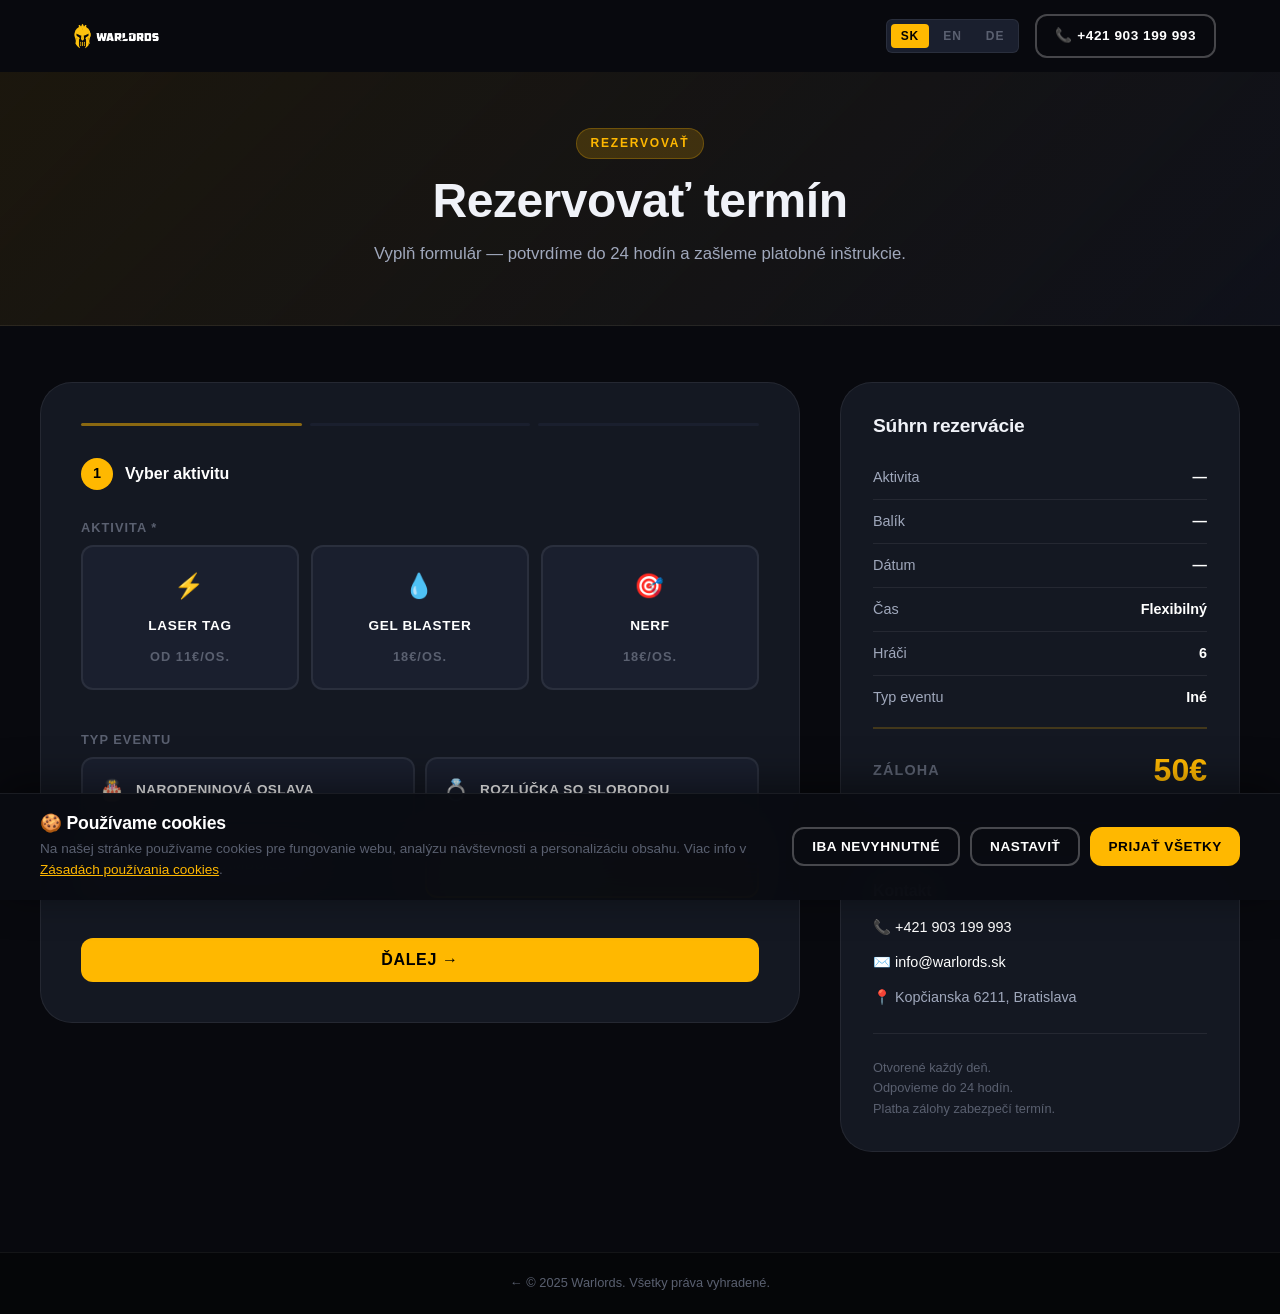
==== commit 11d0477d: "Add files via upload" ====
--- a/rezervacia.html
+++ b/rezervacia.html
@@ -203,6 +203,22 @@
           <a href="index.html" class="btn btn-primary btn-lg" data-i18n="success_back">Späť na hlavnú stránku</a>
         </div>
 
+        <!-- ERROR STATE -->
+        <div class="booking-error" id="bookingError">
+          <div class="error-icon">⚠️</div>
+          <h2>Formulár sa neodoslal</h2>
+          <p>Nastala technická chyba. Rezerváciu môžeš urobiť priamo cez WhatsApp alebo telefón — odpovieme do pár minút.</p>
+          <div class="error-actions">
+            <a href="https://wa.me/421903199993" class="btn btn-primary btn-lg" target="_blank">
+              💬 WhatsApp rezervácia
+            </a>
+            <a href="tel:+421903199993" class="btn btn-outline btn-lg">
+              📞 +421 903 199 993
+            </a>
+          </div>
+          <button class="error-retry" id="errorRetryBtn">← Skúsiť znova</button>
+        </div>
+
         <!-- ---- STEP 1: Aktivita + Event ---- -->
         <div class="form-step active" id="step1">
           <div class="form-step-header">
@@ -369,11 +385,11 @@
           <form id="bookingForm" novalidate>
             <div class="form-row">
               <div class="form-group">
-                <label for="meno" data-i18n="label_name">Meno *</label>
+                <label for="meno" data-i18n="label_name">Meno a priezvisko *</label>
                 <input type="text" id="meno" name="meno"
-                       pattern="^[^\s].* .*[^\s]$"
-                       placeholder="Ján Novák" required />
-                <div class="form-hint" data-i18n="hint_name">Meno a priezvisko (s medzerou)</div>
+                       placeholder="Ján Novák" required
+                       autocomplete="name" />
+                <div class="form-hint" id="menoHint" data-i18n="hint_name">Zadaj meno aj priezvisko</div>
               </div>
               <div class="form-group">
                 <label for="email" data-i18n="label_email">Email *</label>
@@ -630,56 +646,115 @@
     window.scrollTo({ top: 0, behavior: 'smooth' });
   }
 
-  /* Form submit */
+  /* ---- Activity / package label maps (for readable email) ---- */
+  const AKTIVITA_LABELS = { lasertag: 'Laser Tag', gelblaster: 'Gel Blaster', nerf: 'Nerf' };
+  const BALIK_LABELS    = { mini: 'Mini bitka (30 min)', big: 'Veľká bitka (60 min)', std: 'Štandard (2 hod)' };
+
+  /* ---- Form submit ---- */
   document.getElementById('bookingForm')?.addEventListener('submit', async function(e) {
     e.preventDefault();
 
-    /* Populate hidden fields */
+    /* Populate hidden fields from previous steps */
     const act  = document.querySelector('input[name="aktivita"]:checked');
     const pkg  = document.querySelector('input[name="balik"]:checked');
     const ev   = document.querySelector('input[name="event_type"]:checked');
     const cas  = document.querySelector('input[name="cas"]:checked');
 
-    document.getElementById('h_aktivita').value  = act  ? act.value  : '';
-    document.getElementById('h_balik').value     = pkg  ? pkg.value  : '';
-    document.getElementById('h_event_type').value= ev   ? ev.value   : '';
-    document.getElementById('h_datum').value     = document.getElementById('datum').value;
-    document.getElementById('h_datum2').value    = document.getElementById('datum2').value;
-    document.getElementById('h_cas').value       = cas  ? cas.value  : '';
-    document.getElementById('h_pocet').value     = playerCount;
-
-    /* Validate name contains space */
+    document.getElementById('h_aktivita').value   = act ? (AKTIVITA_LABELS[act.value] || act.value) : '';
+    document.getElementById('h_balik').value      = pkg ? (BALIK_LABELS[pkg.value]    || pkg.value) : '';
+    document.getElementById('h_event_type').value = ev  ? ev.value  : '';
+    document.getElementById('h_datum').value      = document.getElementById('datum').value;
+    document.getElementById('h_datum2').value     = document.getElementById('datum2').value;
+    document.getElementById('h_cas').value        = cas ? cas.value : '';
+    document.getElementById('h_pocet').value      = playerCount;
+
+    /* Validate: name must contain space */
     const meno = document.getElementById('meno').value.trim();
+    const menoHint = document.getElementById('menoHint');
     if (!meno.includes(' ')) {
+      document.getElementById('meno').classList.add('input-error');
+      menoHint.textContent = '⚠ Zadaj meno aj priezvisko (napr. Ján Novák)';
+      menoHint.style.color = 'var(--orange)';
+      menoHint.style.fontWeight = '600';
       document.getElementById('meno').focus();
       return;
     }
-    /* Validate phone length */
+    document.getElementById('meno').classList.remove('input-error');
+    menoHint.textContent = 'Zadaj meno aj priezvisko';
+    menoHint.style.color = '';
+
+    /* Validate: phone min 9 digits */
     const tel = document.getElementById('telefon').value.replace(/\s/g,'');
     if (tel.replace(/[+\-]/g,'').length < 9) {
+      document.getElementById('telefon').setCustomValidity('Neplatné telefónne číslo');
+      document.getElementById('telefon').reportValidity();
       document.getElementById('telefon').focus();
       return;
     }
+    document.getElementById('telefon').setCustomValidity('');
 
     const btn = document.getElementById('submitBtn');
     btn.disabled = true;
     btn.innerHTML = '<span>Odosielam...</span>';
 
     try {
-      const formData = new FormData(this);
-      const resp = await fetch('send.php', { method: 'POST', body: formData });
-      const json = await resp.json();
-      if (json.ok) {
-        document.querySelectorAll('.form-step').forEach(s => s.style.display = 'none');
-        document.getElementById('bookingSuccess').classList.add('visible');
-        window.scrollTo({ top: 0, behavior: 'smooth' });
-      } else {
-        throw new Error(json.error || 'Error');
+      /* Build clean payload (only relevant fields, no duplicates) */
+      const payload = new FormData();
+      payload.append('Meno',             meno);
+      payload.append('Email',            document.getElementById('email').value);
+      payload.append('Telefon',          document.getElementById('telefon').value);
+      payload.append('Aktivita',         document.getElementById('h_aktivita').value);
+      payload.append('Balik',            document.getElementById('h_balik').value);
+      payload.append('Typ eventu',       document.getElementById('h_event_type').value);
+      payload.append('Datum',            document.getElementById('h_datum').value);
+      payload.append('Nahradny datum',   document.getElementById('h_datum2').value);
+      payload.append('Cas',              document.getElementById('h_cas').value);
+      payload.append('Pocet hracov',     document.getElementById('h_pocet').value);
+      payload.append('ICO',              document.getElementById('ico').value);
+      payload.append('Sprava',           document.getElementById('sprava').value);
+      /* FormSubmit config */
+      payload.append('_subject',  '🎯 Nová rezervácia Warlords — ' + document.getElementById('h_aktivita').value);
+      payload.append('_captcha',  'false');
+      payload.append('_template', 'table');
+      payload.append('_replyto',  document.getElementById('email').value);
+
+      /* Try send.php first (WebSupport), fall back to FormSubmit (static hosting) */
+      let json = null;
+      try {
+        const resp = await fetch('send.php', { method: 'POST', body: payload });
+        const ct   = resp.headers.get('content-type') || '';
+        if (ct.includes('application/json')) {
+          json = await resp.json();
+          if (!json.ok) throw new Error(json.error || 'php_error');
+        } else {
+          throw new Error('no_php'); // GitHub Pages — fallback to FormSubmit
+        }
+      } catch (phpErr) {
+        /* FormSubmit.co fallback — works on any static host */
+        const fsResp = await fetch('https://formsubmit.co/ajax/info@propaintball.sk', {
+          method:  'POST',
+          headers: { 'Accept': 'application/json' },
+          body:    payload,
+        });
+        const fsJson = await fsResp.json();
+        if (fsJson.success !== 'true' && fsJson.success !== true) {
+          throw new Error('formsubmit_error');
+        }
       }
+
+      /* Success */
+      document.querySelectorAll('.form-step').forEach(s => s.style.display = 'none');
+      document.querySelector('.form-progress').style.display = 'none';
+      document.getElementById('bookingSuccess').classList.add('visible');
+      window.scrollTo({ top: 0, behavior: 'smooth' });
+
     } catch(err) {
       btn.disabled = false;
       btn.innerHTML = '<span data-i18n="btn_submit">Odoslať rezerváciu</span>';
-      alert('Chyba pri odoslaní. Prosím kontaktujte nás na +421 903 199 993.');
+      document.querySelectorAll('.form-step').forEach(s => s.style.display = 'none');
+      document.querySelector('.form-progress').style.display = 'none';
+      document.getElementById('bookingError').classList.add('visible');
+      window.scrollTo({ top: 0, behavior: 'smooth' });
     }
   });
 
@@ -689,6 +764,15 @@
   document.getElementById('datum2').min = today;
 
   /* Init */
+  // Retry button — reset error state and show form again
+  document.getElementById('errorRetryBtn').addEventListener('click', () => {
+    document.getElementById('bookingError').classList.remove('visible');
+    document.querySelector('.form-progress').style.display = '';
+    document.querySelectorAll('.form-step').forEach(s => s.style.display = '');
+    setStep(3);
+    window.scrollTo({ top: 0, behavior: 'smooth' });
+  });
+
   document.addEventListener('DOMContentLoaded', () => {
     preselectFromURL();
     updatePlayerUI();
@@ -745,5 +829,60 @@
     }
   });
   </script>
+
+  <!-- COOKIE BANNER + MODAL -->
+  <div class="cookie-banner" id="cookieBanner" role="dialog" aria-labelledby="cookieTitle">
+    <div class="cookie-banner-inner">
+      <div class="cookie-text">
+        <h3 id="cookieTitle">🍪 Používame cookies</h3>
+        <p>Na našej stránke používame cookies pre fungovanie webu, analýzu návštevnosti a personalizáciu obsahu.
+           Viac info v <a href="cookies.html">Zásadách používania cookies</a>.</p>
+      </div>
+      <div class="cookie-actions">
+        <button type="button" class="btn btn-outline btn-sm" id="cookieReject">Iba nevyhnutné</button>
+        <button type="button" class="btn btn-outline btn-sm" id="cookieCustomize">Nastaviť</button>
+        <button type="button" class="btn btn-primary btn-sm" id="cookieAccept">Prijať všetky</button>
+      </div>
+    </div>
+  </div>
+
+  <div class="cookie-modal" id="cookieModal" role="dialog">
+    <div class="cookie-modal-card">
+      <div class="cookie-modal-header">
+        <h2>Nastavenia cookies</h2>
+        <button type="button" class="cookie-modal-close" id="cookieModalClose" aria-label="Zavrieť">✕</button>
+      </div>
+      <div class="cookie-modal-body">
+        <p>Vyberte si, ktoré kategórie cookies chcete povoliť.</p>
+        <div class="cookie-category">
+          <div class="cookie-category-head">
+            <div><strong>Nevyhnutné</strong><span class="cookie-required">Vždy aktívne</span></div>
+            <label class="cookie-toggle disabled"><input type="checkbox" checked disabled /><span class="cookie-slider"></span></label>
+          </div>
+          <p>Potrebné pre fungovanie stránky (jazyk, súhlas s cookies, formulárová relácia).</p>
+        </div>
+        <div class="cookie-category">
+          <div class="cookie-category-head">
+            <div><strong>Analytické</strong></div>
+            <label class="cookie-toggle"><input type="checkbox" id="catAnalytics" /><span class="cookie-slider"></span></label>
+          </div>
+          <p>Anonymné štatistiky o návštevnosti (Google Analytics).</p>
+        </div>
+        <div class="cookie-category">
+          <div class="cookie-category-head">
+            <div><strong>Marketingové</strong></div>
+            <label class="cookie-toggle"><input type="checkbox" id="catMarketing" /><span class="cookie-slider"></span></label>
+          </div>
+          <p>Cookies pre reklamu a remarketing (Meta Pixel, Google Ads).</p>
+        </div>
+      </div>
+      <div class="cookie-modal-footer">
+        <button type="button" class="btn btn-outline" id="cookieModalReject">Iba nevyhnutné</button>
+        <button type="button" class="btn btn-primary" id="cookieModalSave">Uložiť výber</button>
+      </div>
+    </div>
+  </div>
+
+  <script src="cookies.js"></script>
 </body>
 </html>
--- a/style.css
+++ b/style.css
@@ -160,6 +160,7 @@
   border-color: var(--gold);
 }
 .btn-lg { padding: 16px 36px; font-size: 1.1rem; }
+.btn-sm { padding: 10px 18px; font-size: 0.85rem; }
 .btn-full { width: 100%; justify-content: center; }
 
 /* ---- ACCENT DIVIDER ---- */
@@ -1206,7 +1207,8 @@
 .form-group input::placeholder { color: var(--text-muted); }
 .form-group select { background-image: url("data:image/svg+xml,%3Csvg xmlns='http://www.w3.org/2000/svg' width='12' height='8' viewBox='0 0 12 8'%3E%3Cpath d='M1 1l5 5 5-5' stroke='%236B7280' stroke-width='2' fill='none' stroke-linecap='round'/%3E%3C/svg%3E"); background-repeat: no-repeat; background-position: right 16px center; padding-right: 40px; }
 .form-group select option { background: var(--bg-card); }
-.form-hint { font-size: 0.8rem; color: var(--text-muted); margin-top: 4px; }
+.form-hint { font-size: 0.8rem; color: var(--text-muted); margin-top: 4px; transition: color 0.2s; }
+.input-error { border-color: var(--orange) !important; }
 .form-hint.gold { color: var(--gold); }
 .form-hint.info { background: var(--blue-glow); border: 1px solid rgba(56,182,255,0.2); border-radius: var(--radius-sm); padding: 10px 14px; color: var(--blue-light); }
 
@@ -1347,6 +1349,50 @@
 }
 .booking-success h2 { font-size: 2rem; margin-bottom: 12px; }
 .booking-success p { max-width: 440px; margin: 0 auto 28px; }
+
+/* ---- Error state ---- */
+.booking-error {
+  display: none;
+  width: 100%;
+  box-sizing: border-box;
+}
+.booking-error.visible {
+  display: flex;
+  flex-direction: column;
+  align-items: center;
+  text-align: center;
+  padding: 48px 24px;
+  width: 100%;
+}
+.error-icon {
+  width: 80px; height: 80px;
+  background: rgba(255,107,53,0.12);
+  border: 2px solid var(--orange);
+  border-radius: 50%;
+  display: flex; align-items: center; justify-content: center;
+  font-size: 2rem;
+  margin: 0 auto 24px;
+}
+.booking-error h2 { font-size: 2rem; margin-bottom: 12px; color: var(--white); }
+.booking-error > p { max-width: 440px; margin: 0 auto 28px; color: var(--text-muted); line-height: 1.6; }
+.error-actions {
+  display: flex;
+  flex-direction: column;
+  gap: 12px;
+  width: 100%;
+  max-width: 360px;
+  margin-bottom: 24px;
+}
+.error-retry {
+  background: none;
+  border: none;
+  color: var(--text-muted);
+  font-size: 0.9rem;
+  cursor: pointer;
+  padding: 8px;
+  transition: color var(--transition);
+}
+.error-retry:hover { color: var(--white); }
 
 /* ================================================================
    ACTIVITY CARD — UX IMPROVEMENTS
@@ -1529,3 +1575,241 @@
   .sticky-btn { bottom: 16px; right: 16px; padding: 12px 18px; font-size: 0.8rem; }
   .booking-form-wrap { padding: 24px; }
 }
+
+/* ================================================================
+   COOKIE CONSENT — GDPR banner + modal
+   ================================================================ */
+.cookie-banner {
+  position: fixed;
+  bottom: 0; left: 0; right: 0;
+  z-index: 9998;
+  background: rgba(10,12,18,0.97);
+  border-top: 1px solid var(--bg-border);
+  backdrop-filter: blur(20px);
+  padding: 20px 24px;
+  transform: translateY(100%);
+  transition: transform 0.4s cubic-bezier(.4,0,.2,1);
+  box-shadow: 0 -8px 40px rgba(0,0,0,0.5);
+}
+.cookie-banner.visible { transform: translateY(0); }
+.cookie-banner-inner {
+  max-width: 1200px;
+  margin: 0 auto;
+  display: grid;
+  grid-template-columns: 1fr auto;
+  gap: 24px;
+  align-items: center;
+}
+.cookie-text h3 {
+  font-size: 1.1rem;
+  margin: 0 0 6px;
+  color: var(--white);
+}
+.cookie-text p {
+  font-size: 0.85rem;
+  color: var(--text-muted);
+  line-height: 1.5;
+  margin: 0;
+}
+.cookie-text a { color: var(--gold); text-decoration: underline; }
+.cookie-actions {
+  display: flex;
+  gap: 10px;
+  flex-shrink: 0;
+  flex-wrap: wrap;
+  justify-content: flex-end;
+}
+.cookie-actions .btn-sm {
+  padding: 10px 18px;
+  font-size: 0.85rem;
+  white-space: nowrap;
+}
+
+/* Modal */
+.cookie-modal {
+  position: fixed;
+  inset: 0;
+  z-index: 9999;
+  background: rgba(0,0,0,0.7);
+  backdrop-filter: blur(6px);
+  display: none;
+  align-items: center;
+  justify-content: center;
+  padding: 20px;
+}
+.cookie-modal.visible { display: flex; }
+.cookie-modal-card {
+  background: var(--bg-card);
+  border: 1px solid var(--bg-border);
+  border-radius: var(--radius-xl);
+  max-width: 560px;
+  width: 100%;
+  max-height: 85vh;
+  display: flex;
+  flex-direction: column;
+  overflow: hidden;
+}
+.cookie-modal-header {
+  display: flex;
+  justify-content: space-between;
+  align-items: center;
+  padding: 20px 28px;
+  border-bottom: 1px solid var(--bg-border);
+}
+.cookie-modal-header h2 { margin: 0; font-size: 1.4rem; }
+.cookie-modal-close {
+  background: none;
+  border: none;
+  color: var(--text-muted);
+  font-size: 1.4rem;
+  cursor: pointer;
+  padding: 4px 10px;
+  border-radius: 6px;
+  transition: var(--transition);
+}
+.cookie-modal-close:hover { background: rgba(255,255,255,0.05); color: var(--white); }
+.cookie-modal-body {
+  padding: 24px 28px;
+  overflow-y: auto;
+}
+.cookie-modal-body > p {
+  color: var(--text-muted);
+  font-size: 0.9rem;
+  margin: 0 0 24px;
+  line-height: 1.6;
+}
+.cookie-category {
+  background: var(--bg-surface);
+  border: 1px solid var(--bg-border);
+  border-radius: var(--radius);
+  padding: 16px 18px;
+  margin-bottom: 12px;
+}
+.cookie-category-head {
+  display: flex;
+  justify-content: space-between;
+  align-items: center;
+  margin-bottom: 8px;
+}
+.cookie-category-head strong { font-size: 1rem; color: var(--white); }
+.cookie-required {
+  display: inline-block;
+  font-size: 0.7rem;
+  background: rgba(0,212,170,0.15);
+  color: var(--teal);
+  padding: 3px 8px;
+  border-radius: 4px;
+  margin-left: 8px;
+  font-weight: 600;
+  text-transform: uppercase;
+  letter-spacing: 0.05em;
+}
+.cookie-category p {
+  font-size: 0.82rem;
+  color: var(--text-muted);
+  margin: 0;
+  line-height: 1.5;
+}
+
+/* Toggle switch */
+.cookie-toggle {
+  position: relative;
+  display: inline-block;
+  width: 44px;
+  height: 24px;
+  flex-shrink: 0;
+}
+.cookie-toggle input { opacity: 0; width: 0; height: 0; }
+.cookie-slider {
+  position: absolute;
+  inset: 0;
+  cursor: pointer;
+  background-color: rgba(255,255,255,0.15);
+  border-radius: 24px;
+  transition: 0.3s;
+}
+.cookie-slider::before {
+  position: absolute;
+  content: "";
+  height: 18px; width: 18px;
+  left: 3px; bottom: 3px;
+  background-color: white;
+  border-radius: 50%;
+  transition: 0.3s;
+}
+.cookie-toggle input:checked + .cookie-slider { background-color: var(--gold); }
+.cookie-toggle input:checked + .cookie-slider::before { transform: translateX(20px); }
+.cookie-toggle.disabled .cookie-slider { background-color: var(--teal); opacity: 0.5; cursor: not-allowed; }
+
+.cookie-modal-footer {
+  padding: 20px 28px;
+  border-top: 1px solid var(--bg-border);
+  display: flex;
+  gap: 10px;
+  justify-content: flex-end;
+  flex-wrap: wrap;
+}
+
+/* Mobile */
+@media (max-width: 768px) {
+  .cookie-banner-inner { grid-template-columns: 1fr; }
+  .cookie-actions { justify-content: stretch; }
+  .cookie-actions .btn-sm { flex: 1; min-width: 0; }
+  .cookie-modal-card { max-height: 90vh; }
+}
+
+/* ================================================================
+   LEGAL PAGES — privacy / cookies / terms
+   ================================================================ */
+.legal-page {
+  max-width: 820px;
+  margin: 0 auto;
+  padding: 60px 24px 80px;
+  color: var(--text);
+  line-height: 1.75;
+}
+.legal-page h1 {
+  font-size: 2.4rem;
+  margin: 0 0 8px;
+  color: var(--white);
+}
+.legal-page .legal-meta {
+  color: var(--text-muted);
+  font-size: 0.85rem;
+  margin-bottom: 32px;
+  padding-bottom: 20px;
+  border-bottom: 1px solid var(--bg-border);
+}
+.legal-page h2 {
+  font-size: 1.4rem;
+  color: var(--gold);
+  margin: 36px 0 12px;
+}
+.legal-page h3 { font-size: 1.1rem; color: var(--white); margin: 24px 0 8px; }
+.legal-page p { margin: 0 0 14px; color: var(--text-muted); }
+.legal-page ul { margin: 0 0 16px; padding-left: 24px; color: var(--text-muted); }
+.legal-page li { margin-bottom: 6px; }
+.legal-page a { color: var(--gold); text-decoration: underline; }
+.legal-page table {
+  width: 100%;
+  border-collapse: collapse;
+  margin: 16px 0 24px;
+  font-size: 0.9rem;
+}
+.legal-page th, .legal-page td {
+  padding: 10px 14px;
+  border: 1px solid var(--bg-border);
+  text-align: left;
+  color: var(--text-muted);
+}
+.legal-page th { background: var(--bg-surface); color: var(--white); font-weight: 600; }
+.legal-back {
+  display: inline-flex;
+  align-items: center;
+  gap: 8px;
+  color: var(--text-muted);
+  text-decoration: none !important;
+  margin-bottom: 32px;
+  font-size: 0.9rem;
+}
+.legal-back:hover { color: var(--gold); }
